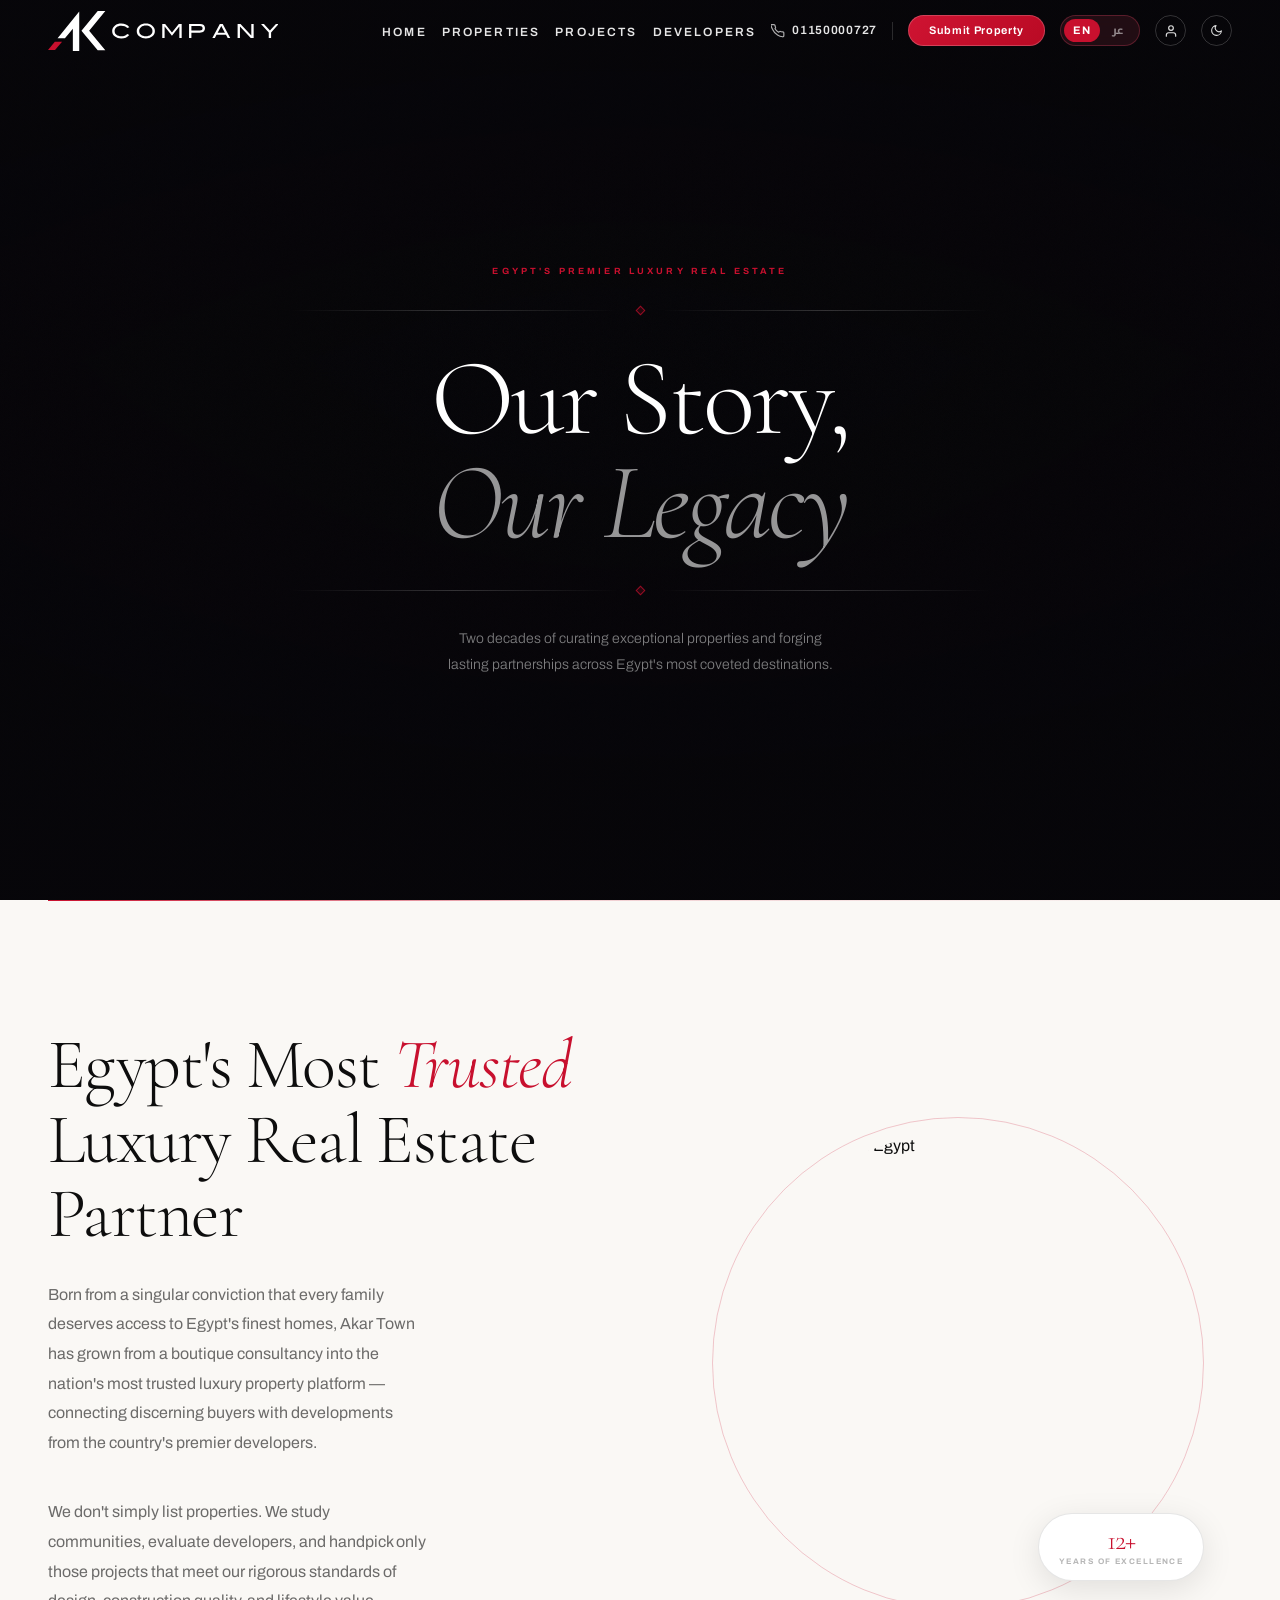
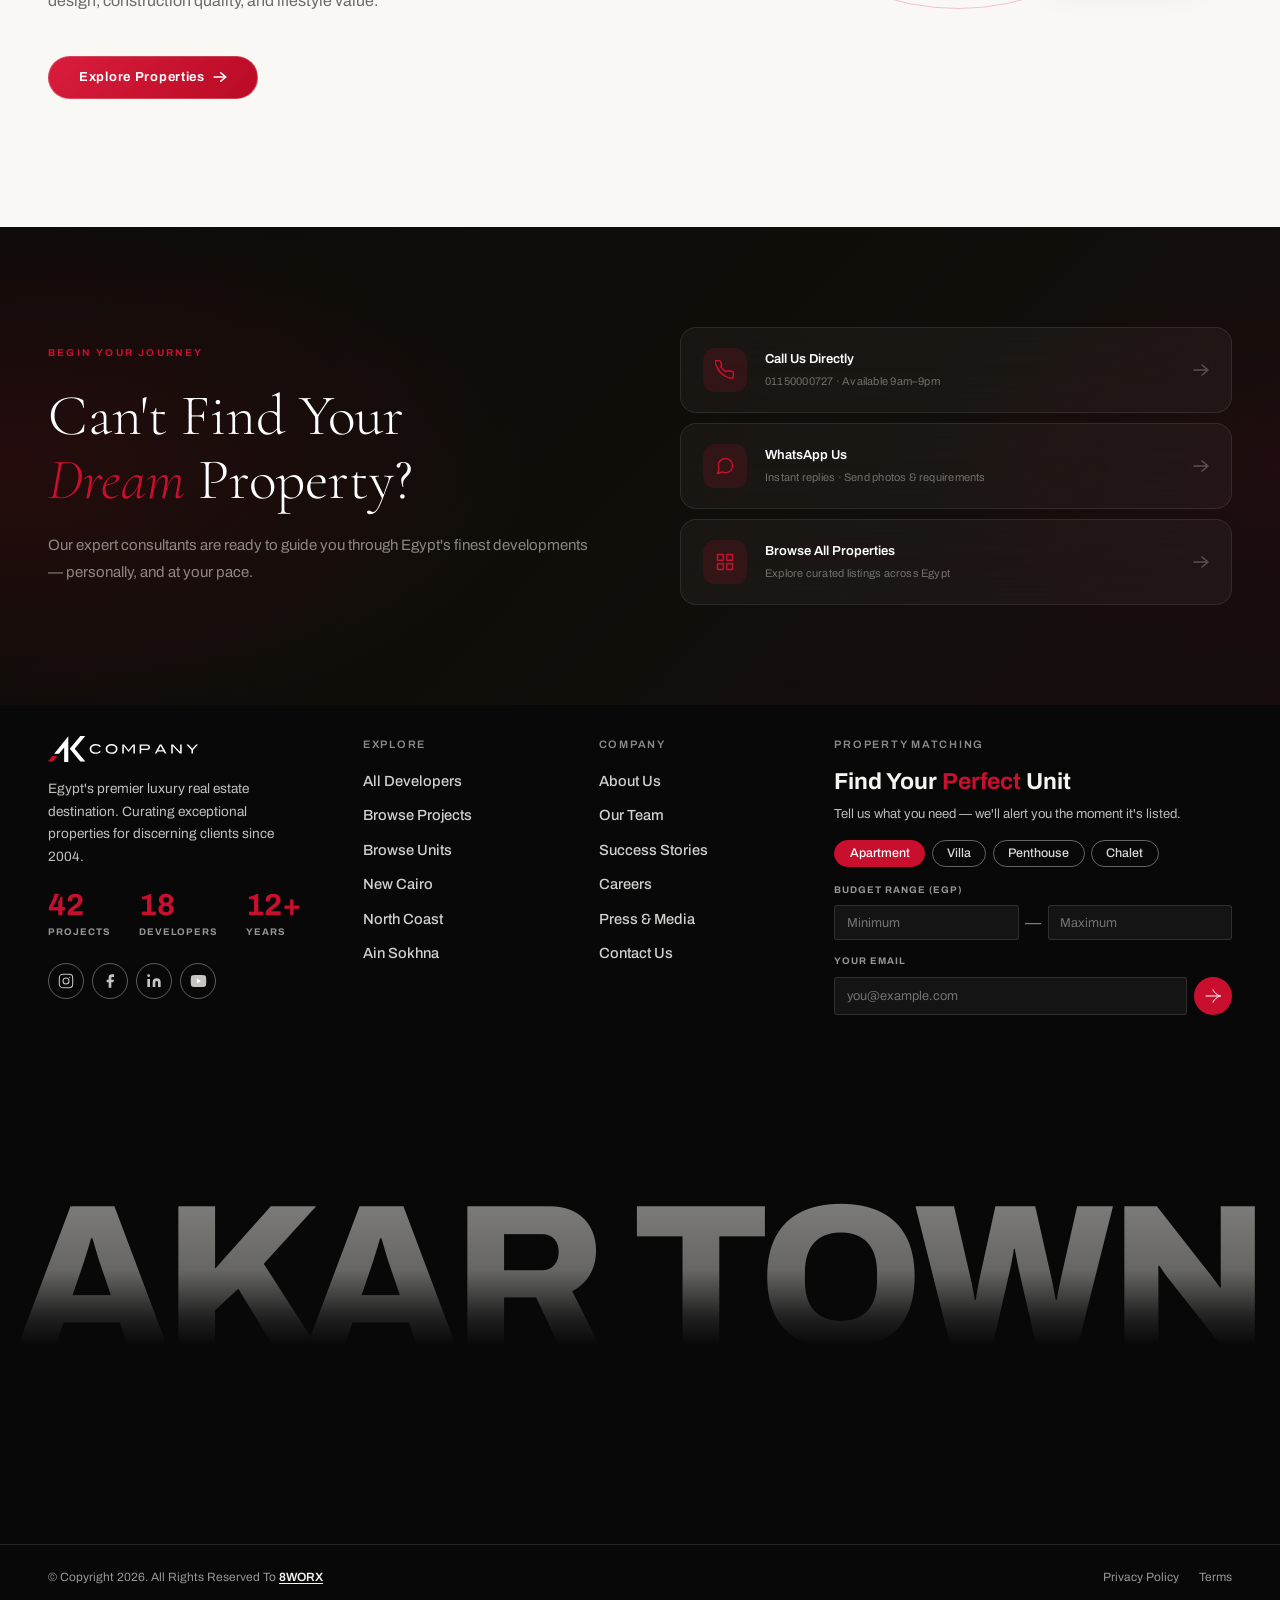
==== about.html @ c67cea9f "Add devloper listings and about page" ====
<!doctype html>
<html lang="en" data-theme="light">
  <head>
    <meta charset="UTF-8" />
    <meta name="viewport" content="width=device-width, initial-scale=1.0" />
    <title>About Us — Akar Town</title>
    <link rel="icon" type="image/svg+xml" href="favicon.svg" />
    <link rel="preconnect" href="https://fonts.googleapis.com" />
    <link rel="preconnect" href="https://fonts.gstatic.com" crossorigin />
    <link
      href="https://fonts.googleapis.com/css2?family=Archivo:ital,wght@0,300;0,400;0,500;0,600;0,700;1,300;1,400&family=Cormorant+Garamond:ital,wght@0,300;0,400;0,500;0,600;1,300;1,400&family=Noto+Kufi+Arabic:wght@300;400;500;600&display=swap"
      rel="stylesheet"
    />
    <link rel="stylesheet" href="theme.css" />
    <script src="theme.js"></script>
    <style>
      /* ─── TOKENS ─── */
      :root {
        --bg: #faf8f5;
        --ink: #0d0d0d;
        --ink-60: rgba(13, 13, 13, 0.6);
        --ink-30: rgba(13, 13, 13, 0.3);
        --ink-10: rgba(13, 13, 13, 0.1);
        --gold: #c8102e;
        --gold-lt: #c8102e;
        --gold-dk: #c8102e;
        --red: #cc2222;
        --white: #ffffff;
        --font-body: "Archivo", system-ui, sans-serif;
        --font-body-ltr: "Archivo", system-ui, sans-serif;
        --font-body-rtl: "Noto Kufi Arabic", system-ui, sans-serif;
        --font-display: "Cormorant Garamond", Georgia, serif;
        --nav-h: 62px;
        --ease-smooth: cubic-bezier(0.76, 0, 0.24, 1);
        --ease-out: cubic-bezier(0.16, 1, 0.3, 1);
      }

      /* ─── RESET ─── */
      *,
      *::before,
      *::after {
        margin: 0;
        padding: 0;
        box-sizing: border-box;
      }
      html {
        font-family: var(--font-body);
        font-size: 16px;
        -webkit-font-smoothing: antialiased;
        overflow-x: hidden;
      }
      body {
        background: var(--bg);
        color: var(--ink);
        min-height: 100vh;
        line-height: 1.6;
        overflow-x: hidden;
      }
      button {
        border: none;
        background: none;
        cursor: pointer;
        font-family: inherit;
      }
      a {
        text-decoration: none;
        color: inherit;
      }
      img,
      svg {
        display: block;
        max-width: 100%;
      }
      input,
      select,
      textarea {
        font-family: inherit;
        font-size: inherit;
      }
      ::selection {
        background: var(--gold);
        color: #fff;
      }
      [dir="rtl"],
      [lang="ar"],
      :lang(ar) {
        font-family: var(--font-body-rtl);
        direction: rtl;
        text-align: right;
        letter-spacing: 0;
        text-transform: none;
      }

      /* ─── NAVBAR ─── */
      .navbar {
        position: fixed;
        inset: 0 0 auto 0;
        z-index: 200;
        height: var(--nav-h);
        padding: 0 48px;
        display: flex;
        align-items: center;
        justify-content: space-between;
        background: transparent;
        border-bottom: 1px solid transparent;
        transition:
          background 0.5s var(--ease-out),
          border-color 0.5s ease,
          box-shadow 0.5s ease;
      }
      .navbar.is-scrolled {
        background: rgba(8, 8, 8, 0.88);
        backdrop-filter: blur(48px) saturate(180%);
        -webkit-backdrop-filter: blur(48px) saturate(180%);
        border-bottom: 1px solid rgba(255, 255, 255, 0.06);
      }
      .navbar__logo {
        display: flex;
        align-items: center;
        flex-shrink: 0;
      }
      .navbar__right {
        display: flex;
        align-items: center;
        gap: 15px;
      }
      .navbar__nav {
        display: flex;
        align-items: center;
        gap: 15px;
        list-style: none;
      }
      .navbar__nav a {
        font-family: var(--font-body-ltr);
        font-size: 12px;
        font-weight: 600;
        letter-spacing: 0.18em;
        text-transform: uppercase;
        color: rgba(255, 255, 255, 0.9);
        position: relative;
        transition: color 0.25s ease;
      }
      .navbar__nav a::after {
        content: "";
        position: absolute;
        bottom: -5px;
        left: 0;
        width: 0;
        height: 1px;
        background: var(--gold);
        transition: width 0.38s var(--ease-smooth);
      }
      .navbar__nav a:hover::after,
      .navbar__nav a.active::after {
        width: 100%;
      }
      .navbar__nav a.active {
        color: #fff;
      }
      .navbar__sep {
        width: 1px;
        height: 18px;
        background: rgba(255, 255, 255, 0.15);
        flex-shrink: 0;
      }
      .navbar__phone {
        display: inline-flex;
        align-items: center;
        gap: 7px;
        font-size: 12px;
        font-weight: 600;
        letter-spacing: 0.06em;
        color: rgba(255, 255, 255, 0.9);
        white-space: nowrap;
        flex-shrink: 0;
        transition: color 0.25s ease;
      }
      .navbar__phone:hover {
        color: #fff;
      }
      .navbar__phone svg {
        flex-shrink: 0;
        opacity: 0.75;
      }
      .btn-slide {
        display: inline-flex;
        align-items: center;
        gap: 8px;
        font-family: var(--font-body-ltr);
        font-size: 13px;
        font-weight: 650;
        letter-spacing: 0.055em;
        padding: 14px 30px;
        line-height: 1;
        border-radius: 100px;
        white-space: nowrap;
        cursor: pointer;
        border: none;
        transition: all 0.3s var(--ease-out);
        text-decoration: none;
      }
      .btn-slide:hover {
        transform: translateY(-2px);
      }
      .btn-slide--fill {
        background: linear-gradient(
          135deg,
          rgba(215, 20, 52, 0.96) 0%,
          rgba(185, 10, 36, 1) 100%
        );
        backdrop-filter: blur(20px);
        border: 1px solid rgba(255, 255, 255, 0.2);
        color: #fff;
      }
      .btn-slide--fill:hover {
        background: linear-gradient(
          135deg,
          rgba(225, 25, 58, 0.98) 0%,
          rgba(200, 16, 46, 1) 100%
        );
      }
      .navbar__actions {
        display: flex;
        align-items: center;
      }
      .navbar__actions .btn-slide {
        font-size: 11px;
        padding: 9px 20px;
        letter-spacing: 0.06em;
      }
      .navbar__login {
        display: flex;
        align-items: center;
        justify-content: center;
        width: 31px;
        height: 31px;
        border-radius: 50%;
        border: 1px solid rgba(255, 255, 255, 0.18);
        background: transparent;
        color: rgba(255, 255, 255, 0.88);
        cursor: pointer;
        flex-shrink: 0;
        transition:
          background 0.25s,
          border-color 0.25s;
      }
      .navbar__login:hover {
        background: rgba(255, 255, 255, 0.1);
        border-color: rgba(255, 255, 255, 0.38);
      }
      .navbar__user {
        display: none;
        align-items: center;
        gap: 8px;
      }

      /* ─── LANG TOGGLE ─── */
      .lang-toggle {
        position: relative;
        display: flex;
        align-items: center;
        width: 80px;
        height: 31px;
        border-radius: 100px;
        background: rgba(160, 50, 72, 0.18);
        border: 1px solid rgba(160, 50, 72, 0.45);
        backdrop-filter: blur(10px);
        padding: 3px;
        cursor: pointer;
        flex-shrink: 0;
        transition:
          box-shadow 0.3s,
          border-color 0.3s;
      }
      .lang-toggle:hover {
        border-color: rgba(160, 50, 72, 0.7);
      }
      .lang-toggle__en,
      .lang-toggle__ar {
        flex: 1;
        text-align: center;
        font-size: 11px;
        font-weight: 700;
        letter-spacing: 0.05em;
        position: relative;
        z-index: 1;
        transition: color 0.3s;
        user-select: none;
        line-height: 1;
      }
      .lang-toggle__en {
        font-family: "Archivo", sans-serif;
        color: #fff;
      }
      .lang-toggle__ar {
        font-family: "Noto Kufi Arabic", sans-serif;
        color: rgba(255, 255, 255, 0.5);
      }
      html[lang="ar"] .lang-toggle__en {
        color: rgba(255, 255, 255, 0.5);
      }
      html[lang="ar"] .lang-toggle__ar {
        color: #fff;
      }
      .lang-toggle__knob {
        position: absolute;
        top: 3px;
        left: 3px;
        width: calc(50% - 3px);
        height: calc(100% - 6px);
        background: var(--gold);
        border-radius: 100px;
        transition: transform 0.35s cubic-bezier(0.34, 1.56, 0.64, 1);
        z-index: 0;
      }
      html[lang="ar"] .lang-toggle__knob {
        transform: translateX(100%);
      }

      /* ─── THEME TOGGLE ─── */
      .theme-toggle {
        position: relative;
        display: inline-flex;
        align-items: center;
        justify-content: center;
        width: 31px;
        height: 31px;
        border: 1px solid rgba(255, 255, 255, 0.18);
        border-radius: 50%;
        background: transparent;
        color: rgba(255, 255, 255, 0.88);
        cursor: pointer;
        flex-shrink: 0;
        transition:
          background 0.25s,
          border-color 0.25s;
      }
      .theme-toggle:hover {
        background: rgba(255, 255, 255, 0.1);
        border-color: rgba(255, 255, 255, 0.38);
      }
      .theme-toggle__sun,
      .theme-toggle__moon {
        position: absolute;
        display: flex;
        align-items: center;
        justify-content: center;
        transition:
          opacity 0.3s,
          transform 0.4s cubic-bezier(0.34, 1.56, 0.64, 1);
      }
      .theme-toggle__sun {
        opacity: 0;
        transform: rotate(90deg) scale(0.6);
      }
      .theme-toggle__moon {
        opacity: 1;
        transform: rotate(0deg) scale(1);
      }
      html[data-theme="dark"] .theme-toggle__sun {
        opacity: 1;
        transform: rotate(0deg) scale(1);
      }
      html[data-theme="dark"] .theme-toggle__moon {
        opacity: 0;
        transform: rotate(-90deg) scale(0.6);
      }
      html[data-theme="dark"] .theme-toggle {
        border-color: rgba(201, 168, 76, 0.32);
        color: rgba(237, 232, 223, 0.88);
      }
      html[data-theme="dark"] .theme-toggle:hover {
        background: rgba(201, 168, 76, 0.1);
        border-color: rgba(201, 168, 76, 0.55);
      }

      /* ─── HAMBURGER ─── */
      .nav-hamburger {
        display: none;
        flex-direction: column;
        justify-content: center;
        gap: 5px;
        width: 36px;
        height: 36px;
        padding: 6px;
        cursor: pointer;
        border: none;
        background: none;
        flex-shrink: 0;
      }
      .nav-hamburger__bar {
        display: block;
        width: 22px;
        height: 1.5px;
        background: #fff;
        border-radius: 2px;
        transition:
          transform 0.3s,
          opacity 0.3s;
        pointer-events: none;
      }
      .nav-hamburger.is-open .nav-hamburger__bar:nth-child(1) {
        transform: translateY(6.5px) rotate(45deg);
      }
      .nav-hamburger.is-open .nav-hamburger__bar:nth-child(2) {
        opacity: 0;
      }
      .nav-hamburger.is-open .nav-hamburger__bar:nth-child(3) {
        transform: translateY(-6.5px) rotate(-45deg);
      }

      /* ─── MOBILE NAV ─── */
      .mobile-nav {
        position: fixed;
        inset: var(--nav-h) 0 0 0;
        z-index: 190;
        background: rgba(8, 8, 8, 0.97);
        backdrop-filter: blur(24px);
        padding: 28px 24px 40px;
        display: flex;
        flex-direction: column;
        transform: translateX(100%);
        transition: transform 0.38s var(--ease-smooth);
        overflow-y: auto;
      }
      .mobile-nav.is-open {
        transform: none;
      }
      .mobile-nav__list {
        list-style: none;
        display: flex;
        flex-direction: column;
        gap: 4px;
      }
      .mobile-nav__list li a {
        display: block;
        padding: 12px 4px;
        font-size: 15px;
        font-weight: 600;
        letter-spacing: 0.1em;
        text-transform: uppercase;
        color: rgba(255, 255, 255, 0.75);
        border-bottom: 1px solid rgba(255, 255, 255, 0.06);
        transition: color 0.2s;
      }
      .mobile-nav__list li a:hover,
      .mobile-nav__list li a.active {
        color: #fff;
      }
      .mobile-nav__cta {
        margin-top: auto;
        padding-top: 24px;
      }
      .mobile-nav__cta button {
        width: 100%;
        padding: 15px 24px;
        border-radius: 100px;
        background: var(--gold);
        color: #fff;
        font-size: 13px;
        font-weight: 600;
        letter-spacing: 0.1em;
        text-transform: uppercase;
        border: none;
        cursor: pointer;
        font-family: inherit;
        transition: opacity 0.2s;
      }
      .mobile-nav__cta button:hover {
        opacity: 0.85;
      }
      .mobile-nav__phone {
        display: inline-flex;
        align-items: center;
        gap: 8px;
        margin-top: 16px;
        font-size: 13px;
        font-weight: 600;
        letter-spacing: 0.06em;
        color: rgba(255, 255, 255, 0.75);
        transition: color 0.2s;
      }
      .mobile-nav__phone:hover {
        color: #fff;
      }
      .mobile-nav__phone svg {
        opacity: 0.7;
      }

      /* ─── TOOLTIP ─── */
      [data-tooltip] {
        position: relative;
      }
      [data-tooltip]::after {
        content: attr(data-tooltip);
        position: absolute;
        top: calc(100% + 8px);
        left: 50%;
        transform: translateX(-50%) translateY(-4px);
        background: rgba(13, 13, 13, 0.88);
        color: #fff;
        font-size: 11px;
        font-weight: 500;
        white-space: nowrap;
        padding: 4px 9px;
        border-radius: 6px;
        pointer-events: none;
        opacity: 0;
        transition:
          opacity 0.18s,
          transform 0.18s;
        letter-spacing: 0.02em;
      }
      [data-tooltip]:hover::after {
        opacity: 1;
        transform: translateX(-50%) translateY(0);
      }

      /* ─── SCROLL REVEAL ─── */
      [data-reveal] {
        opacity: 0;
        transform: translateY(32px);
        transition:
          opacity 0.9s var(--ease-out),
          transform 0.9s var(--ease-out);
      }
      [data-reveal].in-view {
        opacity: 1;
        transform: translateY(0);
      }
      [data-reveal][data-delay="1"] {
        transition-delay: 0.12s;
      }
      [data-reveal][data-delay="2"] {
        transition-delay: 0.24s;
      }
      [data-reveal][data-delay="3"] {
        transition-delay: 0.36s;
      }
      [data-reveal][data-delay="4"] {
        transition-delay: 0.48s;
      }

      /* ══════════════════════════════════
         ABOUT HERO
      ══════════════════════════════════ */
      .about-hero {
        position: relative;
        height: 100vh;
        min-height: 680px;
        overflow: hidden;
        display: flex;
        flex-direction: column;
        background: #07060a;
      }
      .about-hero__bg {
        position: absolute;
        inset: 0;
        background: #07060a
          url("https://images.unsplash.com/photo-1600607687939-ce8a6c349db?w=1920&auto=format&fit=crop&q=90")
          center / cover no-repeat;
        will-change: transform;
        transition: transform 0.05s linear;
        filter: grayscale(0.2) brightness(0.55);
      }
      .about-hero__grain {
        position: absolute;
        inset: 0;
        z-index: 1;
        opacity: 0.04;
        pointer-events: none;
        background-image: url("data:image/svg+xml,%3Csvg viewBox='0 0 256 256' xmlns='http://www.w3.org/2000/svg'%3E%3Cfilter id='n'%3E%3CfeTurbulence type='fractalNoise' baseFrequency='0.9' numOctaves='4' stitchTiles='stitch'/%3E%3C/filter%3E%3Crect width='100%25' height='100%25' filter='url(%23n)'/%3E%3C/svg%3E");
        background-size: 200px;
      }
      .about-hero__overlay {
        position: absolute;
        inset: 0;
        z-index: 2;
        pointer-events: none;
        background:
          radial-gradient(
            ellipse 75% 75% at 50% 45%,
            rgba(7, 6, 10, 0.35) 0%,
            rgba(7, 6, 10, 0.72) 100%
          ),
          linear-gradient(
            to bottom,
            rgba(7, 6, 10, 0.65) 0%,
            rgba(7, 6, 10, 0.22) 40%,
            rgba(7, 6, 10, 0.68) 100%
          );
      }
      /* Corner labels */
      .about-hero__corner {
        position: absolute;
        z-index: 5;
        font-size: 9px;
        font-weight: 700;
        letter-spacing: 0.26em;
        text-transform: uppercase;
        color: rgba(255, 255, 255, 0.38);
        line-height: 1;
      }
      .about-hero__corner a {
        color: inherit;
        transition: color 0.2s;
        text-decoration: none;
      }
      .about-hero__corner a:hover {
        color: var(--gold);
      }
      .about-hero__corner--tl {
        top: 52px;
        left: 52px;
      }
      .about-hero__corner--tr {
        top: 52px;
        right: 52px;
      }
      .about-hero__corner--bl {
        bottom: 100px;
        left: 52px;
        display: flex;
        align-items: center;
        gap: 10px;
      }
      .about-hero__corner--br {
        display: none;
      }
      /* Center editorial block */
      .about-hero__center {
        position: relative;
        z-index: 5;
        flex: 1;
        display: flex;
        flex-direction: column;
        align-items: center;
        justify-content: center;
        text-align: center;
        padding: var(--nav-h) 48px 20px;
        gap: 0;
      }
      .about-hero__eyebrow {
        font-size: 9px;
        font-weight: 700;
        letter-spacing: 0.35em;
        text-transform: uppercase;
        color: var(--gold);
        margin-bottom: 28px;
      }
      /* Decorative rule with diamond ornament */
      .about-hero__rule {
        display: flex;
        align-items: center;
        gap: 18px;
        width: 100%;
        max-width: 700px;
        margin-bottom: 32px;
      }
      .about-hero__rule::before,
      .about-hero__rule::after {
        content: "";
        flex: 1;
        height: 1px;
        background: linear-gradient(
          to right,
          transparent,
          rgba(255, 255, 255, 0.18),
          transparent
        );
      }
      .about-hero__diamond {
        width: 7px;
        height: 7px;
        border: 1px solid rgba(200, 16, 46, 0.7);
        transform: rotate(45deg);
        flex-shrink: 0;
        background: rgba(200, 16, 46, 0.15);
      }
      .about-hero__title {
        font-family: var(--font-display);
        font-size: clamp(62px, 8.5vw, 128px);
        font-weight: 300;
        letter-spacing: -0.028em;
        line-height: 0.96;
        color: #fff;
        margin-bottom: 32px;
      }
      .about-hero__title em {
        display: block;
        font-style: italic;
        color: rgba(255, 255, 255, 0.58);
      }
      .about-hero__sub {
        font-size: clamp(14px, 1.1vw, 16px);
        font-weight: 300;
        line-height: 1.85;
        color: rgba(255, 255, 255, 0.48);
        max-width: 50ch;
      }

      /* ══════════════════════════════════
         ABOUT BRIEF
      ══════════════════════════════════ */
      .about-brief {
        background: var(--bg);
        position: relative;
        padding: clamp(80px,10vw,130px) 0 clamp(80px,10vw,130px);
        overflow: hidden;
      }
      .about-brief::before {
        content: ''; position: absolute;
        top: 0; left: 48px; right: 48px; height: 1px;
        background: linear-gradient(to right, var(--gold) 0%, rgba(200,16,46,0.18) 45%, transparent 100%);
      }
      .about-brief__inner {
        max-width: 1320px; margin: 0 auto; padding: 0 48px;
        display: grid; grid-template-columns: 1fr 1fr;
        gap: clamp(48px,7vw,100px); align-items: center;
      }
      .about-brief__left { position: relative; }
      .about-brief__ghost {
        position: absolute; top: -24px; left: -12px; z-index: 0;
        font-family: var(--font-display);
        font-size: clamp(110px,14vw,210px);
        font-weight: 700; letter-spacing: -0.06em; line-height: 1;
        color: transparent; -webkit-text-stroke: 1px var(--ink-10);
        pointer-events: none; user-select: none;
      }
      .about-brief__heading {
        font-family: var(--font-display);
        font-size: clamp(44px,5.5vw,80px);
        font-weight: 300; letter-spacing: -0.022em; line-height: 1.06;
        color: var(--ink); margin-bottom: 28px; position: relative; z-index: 1;
      }
      .about-brief__heading em { font-style: italic; color: var(--gold); }
      .about-brief__body {
        font-size: 16px; line-height: 1.85; color: var(--ink-60);
        max-width: 42ch; margin-bottom: 40px; position: relative; z-index: 1;
      }
      .about-brief__cta {
        display: inline-flex; align-items: center; gap: 16px;
        font-size: 10px; font-weight: 700; letter-spacing: 0.22em; text-transform: uppercase;
        color: var(--ink); text-decoration: none;
        position: relative; z-index: 1; transition: color 0.25s;
      }
      .about-brief__cta-line {
        display: block; width: 40px; height: 1px; background: currentColor;
        transition: width 0.38s var(--ease-out);
      }
      .about-brief__cta:hover { color: var(--gold); }
      .about-brief__cta:hover .about-brief__cta-line { width: 64px; }
      /* CTA pill button */
      .about-brief__cta-btn {
        display: inline-flex; align-items: center; gap: 10px;
        padding: 14px 32px; border-radius: 100px;
        background: var(--ink); color: #fff;
        font-size: 11px; font-weight: 700; letter-spacing: 0.1em; text-transform: uppercase;
        text-decoration: none;
        transition: background 0.3s, transform 0.3s var(--ease-out), box-shadow 0.3s;
      }
      .about-brief__cta-btn:hover {
        background: var(--gold); transform: translateY(-2px);
        box-shadow: 0 10px 32px rgba(200,16,46,0.3);
      }
      /* Right: circular image */
      .about-brief__right {
        display: flex; align-items: center; justify-content: center;
        position: relative;
      }
      .about-brief__circle-wrap { position: relative; }
      /* Decorative outer ring */
      .about-brief__circle-ring {
        position: absolute;
        inset: -16px; border-radius: 50%;
        border: 1px solid rgba(200,16,46,0.22);
        pointer-events: none;
        animation: ringPulse 4s ease-in-out infinite;
      }
      @keyframes ringPulse {
        0%, 100% { opacity: 0.5; transform: scale(1); }
        50% { opacity: 1; transform: scale(1.015); }
      }
      .about-brief__img-mask {
        width: clamp(300px, 36vw, 460px);
        height: clamp(300px, 36vw, 460px);
        border-radius: 50%; overflow: hidden;
        position: relative; flex-shrink: 0;
      }
      .about-brief__img {
        width: 100%; height: 100%;
        object-fit: cover; display: block;
        transition: transform 0.9s var(--ease-out);
      }
      .about-brief__img-mask:hover .about-brief__img { transform: scale(1.06); }
      /* Floating badge */
      .about-brief__badge {
        position: absolute; bottom: 12px; right: -16px;
        background: #fff; border: 1px solid var(--ink-10);
        border-radius: 100px; padding: 12px 20px;
        display: flex; flex-direction: column; align-items: center; gap: 2px;
        box-shadow: 0 8px 32px rgba(13,13,13,0.1);
        white-space: nowrap;
      }
      .about-brief__badge-num {
        font-family: var(--font-display);
        font-size: 28px; font-weight: 300; line-height: 1;
        letter-spacing: -0.025em; color: var(--gold);
      }
      .about-brief__badge-lbl {
        font-size: 8px; font-weight: 700;
        letter-spacing: 0.18em; text-transform: uppercase; color: var(--ink-30);
      }

      /* ══════════════════════════════════
         CTA BANNER
      ══════════════════════════════════ */
      .cta-banner {
        position: relative;
        overflow: hidden;
        padding: 100px 48px;
        background: linear-gradient(
          135deg,
          #0d0b08 0%,
          #110e0a 60%,
          #160c0d 100%
        );
      }
      .cta-banner::before {
        content: "";
        position: absolute;
        inset: 0;
        pointer-events: none;
        background: radial-gradient(
          ellipse 60% 80% at 0% 50%,
          rgba(200, 16, 46, 0.12) 0%,
          transparent 70%
        );
      }
      .cta-banner::after {
        content: "";
        position: absolute;
        inset: 0;
        z-index: 0;
        pointer-events: none;
        background: radial-gradient(
          ellipse 40% 60% at 100% 50%,
          rgba(200, 16, 46, 0.06) 0%,
          transparent 70%
        );
      }
      .cta-banner__inner {
        position: relative;
        z-index: 1;
        max-width: 1320px;
        margin: 0 auto;
        display: grid;
        grid-template-columns: 1fr 1fr;
        gap: 80px;
        align-items: center;
      }
      .cta-banner__eyebrow {
        display: flex;
        align-items: center;
        gap: 12px;
        font-size: 10px;
        font-weight: 700;
        letter-spacing: 0.22em;
        text-transform: uppercase;
        color: var(--gold);
        margin-bottom: 24px;
      }
      .cta-banner__title {
        font-family: var(--font-display);
        font-size: clamp(2.2rem, 4.5vw, 3.8rem);
        font-weight: 300;
        color: #fff;
        line-height: 1.1;
        margin-bottom: 20px;
      }
      .cta-banner__title em {
        font-style: italic;
        color: var(--gold);
      }
      .cta-banner__desc {
        font-size: 15px;
        color: rgba(255, 255, 255, 0.5);
        line-height: 1.8;
      }
      .cta-banner__cards {
        display: flex;
        flex-direction: column;
        gap: 10px;
      }
      .cta-banner__card {
        display: flex;
        align-items: center;
        gap: 18px;
        padding: 20px 22px;
        border-radius: 16px;
        background: rgba(255, 255, 255, 0.04);
        backdrop-filter: blur(24px);
        border: 1px solid rgba(255, 255, 255, 0.09);
        text-decoration: none;
        transition:
          background 0.28s var(--ease-out),
          border-color 0.28s,
          transform 0.28s var(--ease-out);
      }
      .cta-banner__card:hover {
        background: rgba(200, 16, 46, 0.1);
        border-color: rgba(200, 16, 46, 0.32);
        transform: translateX(5px);
      }
      .cta-banner__card-icon {
        width: 44px;
        height: 44px;
        border-radius: 12px;
        flex-shrink: 0;
        display: grid;
        place-items: center;
        background: rgba(200, 16, 46, 0.14);
        color: var(--gold);
        transition: background 0.28s;
      }
      .cta-banner__card:hover .cta-banner__card-icon {
        background: rgba(200, 16, 46, 0.24);
      }
      .cta-banner__card-body {
        flex: 1;
        min-width: 0;
      }
      .cta-banner__card-label {
        font-size: 13px;
        font-weight: 600;
        color: #fff;
        margin-bottom: 3px;
      }
      .cta-banner__card-sub {
        font-size: 11px;
        color: rgba(255, 255, 255, 0.38);
        letter-spacing: 0.02em;
      }
      .cta-banner__card-arrow {
        color: rgba(255, 255, 255, 0.25);
        flex-shrink: 0;
        transition:
          color 0.22s,
          transform 0.22s var(--ease-out);
      }
      .cta-banner__card:hover .cta-banner__card-arrow {
        color: var(--gold);
        transform: translateX(3px);
      }

      /* ══════════════════════════════════
         FOOTER
      ══════════════════════════════════ */
      .site-footer {
        background: #080808;
        color: #fff;
        position: relative;
        overflow: hidden;
        min-height: 100dvh;
      }
      .footer__bg {
        position: absolute;
        inset: 0;
        background-size: cover;
        background-position: center;
        filter: grayscale(0.35) brightness(0.42) contrast(1.1);
      }
      .footer__scrim {
        position: absolute;
        inset: 0;
        background: linear-gradient(0deg, #080808 12%, rgba(8, 8, 8, 0.05) 72%);
        pointer-events: none;
      }
      .site-footer__inner {
        position: relative;
        z-index: 1;
        padding: clamp(1.5rem, 3.5vh, 2.5rem) 0 clamp(1rem, 2vh, 1.5rem);
        min-height: 100dvh;
        display: flex;
        flex-direction: column;
        justify-content: space-between;
      }
      .footer__grid,
      .footer__bottom {
        max-width: 1320px;
        width: 100%;
        margin-left: auto;
        margin-right: auto;
        padding-left: 48px;
        padding-right: 48px;
        box-sizing: border-box;
      }
      .footer__grid {
        display: grid;
        grid-template-columns: 1.4fr 1fr 1fr 1.6fr;
        gap: clamp(1.5rem, 3vw, 2.5rem);
      }
      .footer__label {
        display: block;
        font-size: 0.68rem;
        font-weight: 600;
        letter-spacing: 0.16em;
        text-transform: uppercase;
        color: rgba(246, 245, 242, 0.55);
        margin-bottom: 0.9rem;
      }
      .footer__brand-logo {
        display: block;
        margin-bottom: 1rem;
        text-decoration: none;
      }
      .footer__brand-logo svg {
        height: 26px;
        width: auto;
        display: block;
      }
      .footer__tagline {
        font-size: 0.85rem;
        line-height: 1.65;
        color: rgba(246, 245, 242, 0.78);
        max-width: 30ch;
        margin: 0 0 1.4rem;
      }
      .footer__stats {
        display: flex;
        gap: clamp(1rem, 2.5vw, 1.75rem);
        margin-bottom: 1.4rem;
      }
      .footer__stat-value {
        display: block;
        font-size: clamp(1.4rem, 2.5vw, 1.9rem);
        font-weight: 700;
        color: #c8102e;
        line-height: 1;
        margin-bottom: 0.28rem;
      }
      .footer__stat-label {
        display: block;
        font-size: 0.6rem;
        font-weight: 700;
        letter-spacing: 0.1em;
        text-transform: uppercase;
        color: rgba(246, 245, 242, 0.6);
      }
      .footer__socials {
        display: flex;
        gap: 0.5rem;
      }
      .footer__social-btn {
        display: flex;
        align-items: center;
        justify-content: center;
        width: 36px;
        height: 36px;
        border-radius: 50%;
        border: 1px solid rgba(246, 245, 242, 0.35);
        color: rgba(246, 245, 242, 0.8);
        text-decoration: none;
        transition:
          border-color 0.3s,
          color 0.3s;
      }
      .footer__social-btn:hover,
      .footer__social-btn:focus-visible {
        border-color: #f6f5f2;
        color: #f6f5f2;
      }
      .footer__links {
        list-style: none;
        margin: 0;
        padding: 0;
        display: flex;
        flex-direction: column;
        gap: 0.55rem;
      }
      .footer__links a {
        font-size: 0.92rem;
        font-weight: 500;
        color: rgba(246, 245, 242, 0.85);
        text-decoration: none;
        transition: color 0.3s ease;
      }
      .footer__links a:hover,
      .footer__links a:focus-visible {
        color: #f6f5f2;
      }
      .footer__match-title {
        font-size: clamp(1.1rem, 1.8vw, 1.5rem);
        font-weight: 700;
        line-height: 1.2;
        color: #f6f5f2;
        margin: 0 0 0.5rem;
      }
      .footer__match-title em {
        font-style: normal;
        color: #c8102e;
      }
      .footer__match-desc {
        font-size: 0.82rem;
        line-height: 1.55;
        color: rgba(246, 245, 242, 0.75);
        margin: 0 0 1rem;
      }
      .footer__type-pills {
        display: flex;
        flex-wrap: wrap;
        gap: 0.4rem;
        margin-bottom: 1rem;
      }
      .footer__type-pill {
        padding: 0.38rem 0.9rem;
        border-radius: 99px;
        border: 1px solid rgba(246, 245, 242, 0.38);
        font-size: 0.78rem;
        font-weight: 500;
        color: rgba(246, 245, 242, 0.88);
        background: transparent;
        cursor: pointer;
        transition:
          background 0.2s,
          border-color 0.2s,
          color 0.2s;
        font-family: inherit;
        line-height: 1;
      }
      .footer__type-pill.is-active,
      .footer__type-pill:hover {
        background: #c8102e;
        border-color: #c8102e;
        color: #fff;
      }
      .footer__field-label {
        display: block;
        font-size: 0.6rem;
        font-weight: 700;
        letter-spacing: 0.1em;
        text-transform: uppercase;
        color: rgba(246, 245, 242, 0.6);
        margin-bottom: 0.45rem;
      }
      .footer__budget-row {
        display: flex;
        align-items: center;
        gap: 0.4rem;
        margin-bottom: 0.85rem;
      }
      .footer__budget-input {
        flex: 1;
        min-width: 0;
        padding: 0.6rem 0.7rem;
        border-radius: 3px;
        border: 1px solid rgba(246, 245, 242, 0.12);
        background: rgba(246, 245, 242, 0.05);
        color: #f6f5f2;
        font-size: 0.8rem;
        font-family: inherit;
      }
      .footer__budget-input::placeholder {
        color: rgba(246, 245, 242, 0.42);
      }
      .footer__budget-sep {
        color: rgba(246, 245, 242, 0.55);
        font-size: 1rem;
        flex-shrink: 0;
      }
      .footer__email-row {
        display: flex;
        gap: 0.45rem;
        align-items: stretch;
      }
      .footer__email-input {
        flex: 1;
        min-width: 0;
        padding: 0.6rem 0.7rem;
        border-radius: 3px;
        border: 1px solid rgba(246, 245, 242, 0.12);
        background: rgba(246, 245, 242, 0.05);
        color: #f6f5f2;
        font-size: 0.8rem;
        font-family: inherit;
      }
      .footer__email-input::placeholder {
        color: rgba(246, 245, 242, 0.42);
      }
      .footer__email-input:focus-visible,
      .footer__budget-input:focus-visible {
        outline: 1px solid rgba(246, 245, 242, 0.5);
        outline-offset: 2px;
      }
      .footer__match-submit {
        flex-shrink: 0;
        width: 38px;
        height: 38px;
        border-radius: 50%;
        background: #c8102e;
        color: #fff;
        border: none;
        cursor: pointer;
        display: flex;
        align-items: center;
        justify-content: center;
        transition: background 0.25s;
      }
      .footer__match-submit:hover {
        background: #a60d24;
      }
      .footer__mark {
        position: relative;
        display: flex;
        justify-content: center;
        align-items: center;
        width: 100%;
        margin: clamp(1.5rem, 4vh, 3rem) 0;
        overflow: hidden;
        pointer-events: none;
      }
      .footer__mark-text {
        display: inline-block;
        font-weight: 800;
        letter-spacing: -0.03em;
        line-height: 0.86;
        white-space: nowrap;
        font-size: clamp(4.5rem, 16vw, 13rem);
        color: transparent;
        background-image: linear-gradient(
          180deg,
          rgba(246, 245, 242, 0.5) 0%,
          rgba(246, 245, 242, 0.4) 45%,
          rgba(246, 245, 242, 0.1) 72%,
          rgba(246, 245, 242, 0) 88%
        );
        -webkit-background-clip: text;
        background-clip: text;
        -webkit-text-fill-color: transparent;
        user-select: none;
      }
      .footer__bottom {
        display: flex;
        flex-wrap: wrap;
        align-items: center;
        justify-content: space-between;
        gap: 0.75rem;
        padding-top: clamp(1rem, 2.5vh, 1.5rem);
        border-top: 1px solid rgba(246, 245, 242, 0.12);
        font-size: 0.75rem;
        color: rgba(246, 245, 242, 0.6);
      }
      .footer__credit-link {
        color: #f6f5f2;
        font-weight: 600;
        background-image: linear-gradient(currentColor, currentColor);
        background-repeat: no-repeat;
        background-position: 0 100%;
        background-size: 100% 1px;
        transition: background-size 0.35s ease;
        text-decoration: none;
      }
      .footer__credit-link:hover {
        background-size: 0 1px;
        background-position: 100% 100%;
      }
      .footer__legal {
        display: flex;
        gap: 1.25rem;
      }
      .footer__legal a {
        color: rgba(246, 245, 242, 0.6);
        text-decoration: none;
        transition: color 0.3s ease;
      }
      .footer__legal a:hover,
      .footer__legal a:focus-visible {
        color: #f6f5f2;
      }

      /* ══════════════════════════════════
         DARK MODE
      ══════════════════════════════════ */
      html[data-theme="dark"] .about-brief { background: #100f0d; }
      html[data-theme="dark"] .about-brief__heading { color: #f6f5f2; }
      html[data-theme="dark"] .about-brief__body { color: rgba(246,245,242,0.6); }
      html[data-theme="dark"] .about-brief__cta-btn { background: #f6f5f2; color: #0d0d0d; }
      html[data-theme="dark"] .about-brief__badge { background: #1a1916; border-color: rgba(246,245,242,0.1); }
      html[data-theme="dark"] .about-brief__badge-lbl { color: rgba(246,245,242,0.4); }

      /* ══════════════════════════════════
         RTL
      ══════════════════════════════════ */
      [dir="rtl"] .navbar__right {
        flex-direction: row-reverse;
      }
      [dir="rtl"] .navbar__nav {
        flex-direction: row-reverse;
      }
      [dir="rtl"] .about-hero__corner--tl {
        left: auto;
        right: 52px;
      }
      [dir="rtl"] .about-hero__corner--tr {
        right: auto;
        left: 52px;
      }
      [dir="rtl"] .about-brief__ghost { left: auto; right: -12px; }
      [dir="rtl"] .about-brief__img-frame::after { left: -20px; right: 20px; }
      [dir="rtl"] .about-brief__right { padding-right: 0; padding-left: 24px; }
      [dir="rtl"] .cta-banner__card:hover {
        transform: translateX(-5px);
      }
      [dir="rtl"] .footer__grid {
        direction: rtl;
      }
      [dir="rtl"] .footer__label {
        letter-spacing: 0.04em;
      }

      /* ══════════════════════════════════
         RESPONSIVE
      ══════════════════════════════════ */
      @media (max-width: 1100px) {
        .navbar {
          padding: 0 24px;
        }
        .navbar__nav {
          gap: 10px;
        }
        .about-hero__center {
          padding-left: 24px;
          padding-right: 24px;
        }
        .about-hero__corner--tl,
        .about-hero__corner--tr {
          display: none;
        }
        .about-brief__inner { padding: 0 24px; gap: 40px; }
        .about-brief__stat { padding: 28px 24px; }
        .cta-banner {
          padding: 80px 24px;
        }
        .footer__grid,
        .footer__bottom {
          padding-left: 24px;
          padding-right: 24px;
        }
      }
      @media (max-width: 860px) {
        .about-brief__inner { grid-template-columns: 1fr; }
        .about-brief__img-mask {
          width: clamp(260px, 72vw, 380px);
          height: clamp(260px, 72vw, 380px);
        }
        .about-brief__badge { bottom: 8px; right: 0; }
        .cta-banner__inner {
          grid-template-columns: 1fr;
          gap: 48px;
        }
        .footer__grid {
          grid-template-columns: repeat(2, 1fr);
        }
        .footer__col--match {
          grid-column: 1 / -1;
        }
      }
      @media (max-width: 768px) {
        .navbar {
          padding: 0 20px;
        }
        .navbar__nav,
        .navbar__sep,
        .navbar__phone,
        .navbar__actions {
          display: none;
        }
        .nav-hamburger {
          display: flex;
        }
        .about-hero__title {
          font-size: clamp(46px, 10vw, 72px);
        }
        .about-hero__center {
          padding-left: 24px;
          padding-right: 24px;
        }
        .about-brief__inner { padding: 0 20px; }
      }
      @media (max-width: 520px) {
        .footer__grid {
          grid-template-columns: 1fr;
        }
      }
      @media (max-width: 380px) {
        .footer__budget-row {
          flex-wrap: wrap;
        }
      }
    </style>
  </head>
  <body>
    <!-- ─── NAVBAR ─── -->
    <nav class="navbar" role="navigation" aria-label="Main navigation">
      <a href="index.html" class="navbar__logo" aria-label="Akar Town — Home">
        <svg
          width="230"
          viewBox="0 0 2185 380"
          fill="none"
          xmlns="http://www.w3.org/2000/svg"
        >
          <path
            d="M90.97 258.84H160.93L236.12 169.2V379.42H296.66V5.21997L90.97 258.84Z"
            fill="white"
          />
          <path
            d="M64.78 291.12L0 371H66.84L133.85 291.12H64.78Z"
            fill="#C8102E"
          />
          <path
            d="M390.87 186.6L544.58 373.2H472.34L339.38 212.73L317.86 187.07L339.38 160.95L472.34 0.00999451H544.58L390.87 186.61V186.6Z"
            fill="white"
          />
          <path
            d="M772.951 153.462L752.741 160.698C739.129 146.227 720.111 138.991 695.632 138.991C677.085 138.991 661.976 143.759 650.277 153.268C638.606 162.805 632.756 174.92 632.756 189.613C632.756 204.306 638.55 217.086 650.111 226.429C661.671 235.772 677.279 240.429 696.935 240.429C720.665 240.429 739.351 233.082 752.935 218.362L772.036 228.924C762.388 240.179 751.465 248.302 739.295 253.32C727.125 258.338 712.57 260.833 695.632 260.833C671.901 260.833 652.162 254.9 636.471 243.035C618.534 229.423 609.58 211.625 609.58 189.613C609.58 167.601 618.673 150.302 636.831 136.579C652.661 124.575 672.261 118.587 695.632 118.587C729.259 118.587 755.042 130.203 772.978 153.462H772.951Z"
            fill="white"
          />
          <path
            d="M1015.47 189.71C1015.47 211.722 1006.43 229.52 988.385 243.132C972.555 254.997 952.899 260.93 929.418 260.93C905.937 260.93 885.893 254.942 870.064 242.938C852.016 229.326 842.978 211.611 842.978 189.71C842.978 167.809 852.127 150.51 870.424 136.676C886.503 124.561 906.159 118.49 929.391 118.49C952.622 118.49 972.361 124.561 988.191 136.676C1006.38 150.538 1015.44 168.197 1015.44 189.71H1015.47ZM992.294 189.71C992.294 174.019 985.612 161.266 972.278 151.508C960.773 143.108 946.495 138.894 929.446 138.894C910.761 138.894 895.569 143.69 883.814 153.255C872.06 162.847 866.21 174.989 866.21 189.71C866.21 204.431 871.949 217.183 883.454 226.526C894.959 235.869 910.289 240.526 929.446 240.526C948.602 240.526 963.711 235.841 975.161 226.443C986.583 217.045 992.321 204.791 992.321 189.71H992.294Z"
            fill="white"
          />
          <path
            d="M1269.99 256.841H1247.73V147.058H1247.18L1177.45 234.607L1108.29 147.058H1107.73V256.841H1085.47V122.579H1113.28L1177.62 203.724L1242.24 122.579H1269.97V256.841H1269.99Z"
            fill="white"
          />
          <path
            d="M1446.45 122.607C1460.17 122.607 1471.04 126.405 1479.11 134.001C1487.15 141.597 1491.17 151.771 1491.17 164.496C1491.17 177.858 1486.98 188.06 1478.64 195.102C1470.29 202.144 1458.15 205.664 1442.18 205.664H1362.25V256.841H1339.99V122.579H1446.45V122.607ZM1442.57 185.676C1459.76 185.676 1468.35 178.746 1468.35 164.912C1468.35 150.08 1459.26 142.65 1441.1 142.65H1362.28V185.676H1442.6H1442.57Z"
            fill="white"
          />
          <path
            d="M1731.22 256.841H1706.88L1691.41 226.789H1600.98L1585.51 256.841H1561.17L1632.19 122.579H1660.19L1731.22 256.841ZM1680.6 206.773L1646.39 141.708L1611.76 206.773H1680.6Z"
            fill="white"
          />
          <path
            d="M1953.67 256.841H1925.97L1823.48 146.726V256.841H1801.22V122.579H1828.86L1931.43 232.75V122.579H1953.69V256.841H1953.67Z"
            fill="white"
          />
          <path
            d="M2192.83 122.579L2119.39 203.807V256.841H2097.13V203.807L2023.69 122.579H2051.44L2108.39 185.288L2165.08 122.579H2192.83Z"
            fill="white"
          />
        </svg>
      </a>
      <div class="navbar__right">
        <ul class="navbar__nav" role="list">
          <li><a href="index.html" data-i18n="nav.home">Home</a></li>
          <li>
            <a href="listings.html" data-i18n="nav.properties">Properties</a>
          </li>
          <li><a href="projects.html" data-i18n="nav.projects">Projects</a></li>
          <li>
            <a href="developers.html" data-i18n="nav.developers">Developers</a>
          </li>
        </ul>
        <a
          href="tel:01150000727"
          class="navbar__phone"
          aria-label="Call 01150000727"
        >
          <svg
            width="14"
            height="14"
            viewBox="0 0 24 24"
            fill="none"
            stroke="currentColor"
            stroke-width="2"
            stroke-linecap="round"
            stroke-linejoin="round"
            aria-hidden="true"
          >
            <path
              d="M22 16.92v3a2 2 0 01-2.18 2 19.79 19.79 0 01-8.63-3.07A19.5 19.5 0 013.07 9.81a19.79 19.79 0 01-3.07-8.63A2 2 0 012 1h3a2 2 0 012 1.72c.127.96.361 1.903.7 2.81a2 2 0 01-.45 2.11L6.91 8.09a16 16 0 006 6l1.27-.73a2 2 0 012.11-.45c.907.339 1.85.573 2.81.7A2 2 0 0122 15.5v1.42z"
            />
          </svg>
          <span>01150000727</span>
        </a>
        <div class="navbar__sep" aria-hidden="true"></div>
        <div class="navbar__actions">
          <button class="btn-slide btn-slide--fill" data-i18n="nav.cta">
            Submit Property
          </button>
        </div>
        <div
          id="langToggle"
          class="lang-toggle"
          role="switch"
          aria-checked="false"
          tabindex="0"
          aria-label="Switch language"
        >
          <span class="lang-toggle__en">EN</span>
          <span class="lang-toggle__knob"></span>
          <span class="lang-toggle__ar">عر</span>
        </div>
        <button
          class="navbar__login"
          id="navbar-login"
          type="button"
          aria-label="Sign in or register"
          data-tooltip="Sign in"
        >
          <svg
            width="14"
            height="14"
            viewBox="0 0 24 24"
            fill="none"
            stroke="currentColor"
            stroke-width="2"
            stroke-linecap="round"
            stroke-linejoin="round"
            aria-hidden="true"
          >
            <path d="M20 21v-2a4 4 0 0 0-4-4H8a4 4 0 0 0-4 4v2" />
            <circle cx="12" cy="7" r="4" />
          </svg>
        </button>
        <div class="navbar__user" id="navbar-user" aria-label="Account">
          <span class="navbar__user-avatar"></span
          ><span class="navbar__user-name"></span>
        </div>
        <button
          class="theme-toggle"
          id="themeToggle"
          type="button"
          aria-label="Switch to dark mode"
          aria-pressed="false"
          data-tooltip="Theme"
        >
          <span class="theme-toggle__sun" aria-hidden="true">
            <svg
              width="14"
              height="14"
              viewBox="0 0 24 24"
              fill="none"
              stroke="currentColor"
              stroke-width="2"
              stroke-linecap="round"
              stroke-linejoin="round"
            >
              <circle cx="12" cy="12" r="5" />
              <line x1="12" y1="1" x2="12" y2="3" />
              <line x1="12" y1="21" x2="12" y2="23" />
              <line x1="4.22" y1="4.22" x2="5.64" y2="5.64" />
              <line x1="18.36" y1="18.36" x2="19.78" y2="19.78" />
              <line x1="1" y1="12" x2="3" y2="12" />
              <line x1="21" y1="12" x2="23" y2="12" />
              <line x1="4.22" y1="19.78" x2="5.64" y2="18.36" />
              <line x1="18.36" y1="5.64" x2="19.78" y2="4.22" />
            </svg>
          </span>
          <span class="theme-toggle__moon" aria-hidden="true">
            <svg
              width="13"
              height="13"
              viewBox="0 0 24 24"
              fill="none"
              stroke="currentColor"
              stroke-width="2"
              stroke-linecap="round"
              stroke-linejoin="round"
            >
              <path d="M21 12.79A9 9 0 1111.21 3 7 7 0 0021 12.79z" />
            </svg>
          </span>
        </button>
      </div>
      <button
        class="nav-hamburger"
        id="navHamburger"
        aria-label="Toggle navigation"
        aria-expanded="false"
      >
        <span class="nav-hamburger__bar"></span>
        <span class="nav-hamburger__bar"></span>
        <span class="nav-hamburger__bar"></span>
      </button>
    </nav>

    <!-- ─── MOBILE NAV ─── -->
    <div class="mobile-nav" id="mobileNav" aria-hidden="true">
      <ul class="mobile-nav__list">
        <li><a href="index.html">Home</a></li>
        <li><a href="listings.html">Properties</a></li>
        <li><a href="projects.html">Projects</a></li>
        <li><a href="developers.html">Developers</a></li>
      </ul>
      <div class="mobile-nav__cta">
        <button>Submit Property</button>
        <a
          href="tel:01150000727"
          class="mobile-nav__phone"
          aria-label="Call 01150000727"
        >
          <svg
            width="14"
            height="14"
            viewBox="0 0 24 24"
            fill="none"
            stroke="currentColor"
            stroke-width="2"
            stroke-linecap="round"
            stroke-linejoin="round"
            aria-hidden="true"
          >
            <path
              d="M22 16.92v3a2 2 0 01-2.18 2 19.79 19.79 0 01-8.63-3.07A19.5 19.5 0 013.07 9.81a19.79 19.79 0 01-3.07-8.63A2 2 0 012 1h3a2 2 0 012 1.72c.127.96.361 1.903.7 2.81a2 2 0 01-.45 2.11L6.91 8.09a16 16 0 006 6l1.27-.73a2 2 0 012.11-.45c.907.339 1.85.573 2.81.7A2 2 0 0122 15.5v1.42z"
            />
          </svg>
          01150000727
        </a>
      </div>
    </div>

    <!-- ─── HERO ─── -->
    <section class="about-hero" aria-label="About Akar Town">
      <div class="about-hero__bg" id="heroBg" aria-hidden="true"></div>
      <div class="about-hero__grain" aria-hidden="true"></div>
      <div class="about-hero__overlay" aria-hidden="true"></div>

      <!-- Centered editorial block -->
      <div class="about-hero__center" data-reveal>
        <span class="about-hero__eyebrow"
          >Egypt's Premier Luxury Real Estate</span
        >
        <div class="about-hero__rule" aria-hidden="true">
          <div class="about-hero__diamond"></div>
        </div>
        <h1 class="about-hero__title">
          Our Story,
          <em>Our Legacy</em>
        </h1>
        <div class="about-hero__rule" aria-hidden="true">
          <div class="about-hero__diamond"></div>
        </div>
        <p class="about-hero__sub">
          Two decades of curating exceptional properties and forging lasting
          partnerships across Egypt's most coveted destinations.
        </p>
      </div>
    </section>

    <!-- ─── ABOUT BRIEF ─── -->
    <section class="about-brief" id="about-brief" aria-label="About Akar Town">
      <div class="about-brief__inner">
        <!-- Left: editorial text -->
        <div class="about-brief__left" data-reveal>
          <h2 class="about-brief__heading">Egypt's Most <em>Trusted</em> Luxury Real Estate Partner</h2>
          <p class="about-brief__body">Born from a singular conviction that every family deserves access to Egypt's finest homes, Akar Town has grown from a boutique consultancy into the nation's most trusted luxury property platform — connecting discerning buyers with developments from the country's premier developers.</p>
          <p class="about-brief__body">We don't simply list properties. We study communities, evaluate developers, and handpick only those projects that meet our rigorous standards of design, construction quality, and lifestyle value.</p>
          <a href="listings.html" class="btn-slide btn-slide--fill">
            Explore Properties
            <svg width="14" height="10" viewBox="0 0 16 12" fill="none" stroke="currentColor" stroke-width="1.8" stroke-linecap="round" stroke-linejoin="round" aria-hidden="true"><path d="M1 6h14M9 1l6 5-6 5"/></svg>
          </a>
        </div>
        <!-- Right: circular image -->
        <div class="about-brief__right" data-reveal data-delay="1">
          <div class="about-brief__circle-wrap">
            <div class="about-brief__circle-ring" aria-hidden="true"></div>
            <div class="about-brief__img-mask">
              <img class="about-brief__img" src="https://images.unsplash.com/photo-1560185127-6ed189bf02f4?w=900&auto=format&fit=crop&q=90" alt="Luxury property in Egypt" loading="lazy" />
            </div>
            <div class="about-brief__badge" aria-label="12 plus years of excellence">
              <span class="about-brief__badge-num">12+</span>
              <span class="about-brief__badge-lbl">Years of Excellence</span>
            </div>
          </div>
        </div>
      </div>
    </section>

    <!-- ─── CTA BANNER ─── -->
    <section class="cta-banner" aria-label="Contact Akar Town">
      <div class="cta-banner__inner">
        <div class="cta-banner__left" data-reveal>
          <span class="cta-banner__eyebrow">Begin Your Journey</span>
          <h2 class="cta-banner__title">
            Can't Find Your<br /><em>Dream</em> Property?
          </h2>
          <p class="cta-banner__desc">
            Our expert consultants are ready to guide you through Egypt's finest
            developments — personally, and at your pace.
          </p>
        </div>
        <div class="cta-banner__cards" data-reveal data-delay="1">
          <a
            href="tel:01150000727"
            class="cta-banner__card"
            aria-label="Call us"
          >
            <div class="cta-banner__card-icon" aria-hidden="true">
              <svg
                width="20"
                height="20"
                viewBox="0 0 24 24"
                fill="none"
                stroke="currentColor"
                stroke-width="1.8"
                stroke-linecap="round"
                stroke-linejoin="round"
              >
                <path
                  d="M22 16.92v3a2 2 0 01-2.18 2 19.79 19.79 0 01-8.63-3.07A19.5 19.5 0 013.07 9.81a19.79 19.79 0 01-3.07-8.63A2 2 0 012 1h3a2 2 0 012 1.72c.127.96.361 1.903.7 2.81a2 2 0 01-.45 2.11L6.91 8.09a16 16 0 006 6l1.27-.73a2 2 0 012.11-.45c.907.339 1.85.573 2.81.7A2 2 0 0122 15.5v1.42z"
                />
              </svg>
            </div>
            <div class="cta-banner__card-body">
              <p class="cta-banner__card-label">Call Us Directly</p>
              <p class="cta-banner__card-sub">
                01150000727 · Available 9am–9pm
              </p>
            </div>
            <svg
              class="cta-banner__card-arrow"
              width="16"
              height="16"
              viewBox="0 0 16 12"
              fill="none"
              stroke="currentColor"
              stroke-width="1.6"
              stroke-linecap="round"
              stroke-linejoin="round"
              aria-hidden="true"
            >
              <path d="M1 6h14M9 1l6 5-6 5" />
            </svg>
          </a>
          <a
            href="https://wa.me/201150000727"
            class="cta-banner__card"
            aria-label="Message on WhatsApp"
            target="_blank"
            rel="noopener noreferrer"
          >
            <div class="cta-banner__card-icon" aria-hidden="true">
              <svg
                width="20"
                height="20"
                viewBox="0 0 24 24"
                fill="none"
                stroke="currentColor"
                stroke-width="1.8"
                stroke-linecap="round"
                stroke-linejoin="round"
              >
                <path
                  d="M21 11.5a8.38 8.38 0 01-.9 3.8 8.5 8.5 0 01-7.6 4.7 8.38 8.38 0 01-3.8-.9L3 21l1.9-5.7a8.38 8.38 0 01-.9-3.8 8.5 8.5 0 014.7-7.6 8.38 8.38 0 013.8-.9h.5a8.48 8.48 0 018 8v.5z"
                />
              </svg>
            </div>
            <div class="cta-banner__card-body">
              <p class="cta-banner__card-label">WhatsApp Us</p>
              <p class="cta-banner__card-sub">
                Instant replies · Send photos &amp; requirements
              </p>
            </div>
            <svg
              class="cta-banner__card-arrow"
              width="16"
              height="16"
              viewBox="0 0 16 12"
              fill="none"
              stroke="currentColor"
              stroke-width="1.6"
              stroke-linecap="round"
              stroke-linejoin="round"
              aria-hidden="true"
            >
              <path d="M1 6h14M9 1l6 5-6 5" />
            </svg>
          </a>
          <a
            href="listings.html"
            class="cta-banner__card"
            aria-label="Browse all properties"
          >
            <div class="cta-banner__card-icon" aria-hidden="true">
              <svg
                width="20"
                height="20"
                viewBox="0 0 24 24"
                fill="none"
                stroke="currentColor"
                stroke-width="1.8"
                stroke-linecap="round"
                stroke-linejoin="round"
              >
                <rect x="3" y="3" width="7" height="7" />
                <rect x="14" y="3" width="7" height="7" />
                <rect x="14" y="14" width="7" height="7" />
                <rect x="3" y="14" width="7" height="7" />
              </svg>
            </div>
            <div class="cta-banner__card-body">
              <p class="cta-banner__card-label">Browse All Properties</p>
              <p class="cta-banner__card-sub">
                Explore curated listings across Egypt
              </p>
            </div>
            <svg
              class="cta-banner__card-arrow"
              width="16"
              height="16"
              viewBox="0 0 16 12"
              fill="none"
              stroke="currentColor"
              stroke-width="1.6"
              stroke-linecap="round"
              stroke-linejoin="round"
              aria-hidden="true"
            >
              <path d="M1 6h14M9 1l6 5-6 5" />
            </svg>
          </a>
        </div>
      </div>
    </section>

    <!-- ─── FOOTER ─── -->
    <footer class="site-footer" id="footer">
      <div
        class="footer__bg"
        style="
          background-image: url(&quot;https://images.unsplash.com/photo-1580587771525-78b9dba3b914?w=1920&auto=format&fit=crop&q=90&quot;);
        "
        aria-hidden="true"
      ></div>
      <div class="footer__scrim" aria-hidden="true"></div>
      <div class="site-footer__inner">
        <div class="footer__grid">
          <div class="footer__col footer__col--brand" data-reveal>
            <a
              href="/"
              class="footer__brand-logo"
              aria-label="Akar Town — Home"
            >
              <svg
                viewBox="0 0 2185 380"
                fill="none"
                xmlns="http://www.w3.org/2000/svg"
              >
                <path
                  d="M90.97 258.84H160.93L236.12 169.2V379.42H296.66V5.21997L90.97 258.84Z"
                  fill="white"
                />
                <path
                  d="M64.78 291.12L0 371H66.84L133.85 291.12H64.78Z"
                  fill="#C8102E"
                />
                <path
                  d="M390.87 186.6L544.58 373.2H472.34L339.38 212.73L317.86 187.07L339.38 160.95L472.34 0.00999451H544.58L390.87 186.61V186.6Z"
                  fill="white"
                />
                <path
                  d="M772.951 153.462L752.741 160.698C739.129 146.227 720.111 138.991 695.632 138.991C677.085 138.991 661.976 143.759 650.277 153.268C638.606 162.805 632.756 174.92 632.756 189.613C632.756 204.306 638.55 217.086 650.111 226.429C661.671 235.772 677.279 240.429 696.935 240.429C720.665 240.429 739.351 233.082 752.935 218.362L772.036 228.924C762.388 240.179 751.465 248.302 739.295 253.32C727.125 258.338 712.57 260.833 695.632 260.833C671.901 260.833 652.162 254.9 636.471 243.035C618.534 229.423 609.58 211.625 609.58 189.613C609.58 167.601 618.673 150.302 636.831 136.579C652.661 124.575 672.261 118.587 695.632 118.587C729.259 118.587 755.042 130.203 772.978 153.462H772.951Z"
                  fill="white"
                />
                <path
                  d="M1015.47 189.71C1015.47 211.722 1006.43 229.52 988.385 243.132C972.555 254.997 952.899 260.93 929.418 260.93C905.937 260.93 885.893 254.942 870.064 242.938C852.016 229.326 842.978 211.611 842.978 189.71C842.978 167.809 852.127 150.51 870.424 136.676C886.503 124.561 906.159 118.49 929.391 118.49C952.622 118.49 972.361 124.561 988.191 136.676C1006.38 150.538 1015.44 168.197 1015.44 189.71H1015.47ZM992.294 189.71C992.294 174.019 985.612 161.266 972.278 151.508C960.773 143.108 946.495 138.894 929.446 138.894C910.761 138.894 895.569 143.69 883.814 153.255C872.06 162.847 866.21 174.989 866.21 189.71C866.21 204.431 871.949 217.183 883.454 226.526C894.959 235.869 910.289 240.526 929.446 240.526C948.602 240.526 963.711 235.841 975.161 226.443C986.583 217.045 992.321 204.791 992.321 189.71H992.294Z"
                  fill="white"
                />
                <path
                  d="M1269.99 256.841H1247.73V147.058H1247.18L1177.45 234.607L1108.29 147.058H1107.73V256.841H1085.47V122.579H1113.28L1177.62 203.724L1242.24 122.579H1269.97V256.841H1269.99Z"
                  fill="white"
                />
                <path
                  d="M1446.45 122.607C1460.17 122.607 1471.04 126.405 1479.11 134.001C1487.15 141.597 1491.17 151.771 1491.17 164.496C1491.17 177.858 1486.98 188.06 1478.64 195.102C1470.29 202.144 1458.15 205.664 1442.18 205.664H1362.25V256.841H1339.99V122.579H1446.45V122.607ZM1442.57 185.676C1459.76 185.676 1468.35 178.746 1468.35 164.912C1468.35 150.08 1459.26 142.65 1441.1 142.65H1362.28V185.676H1442.6H1442.57Z"
                  fill="white"
                />
                <path
                  d="M1731.22 256.841H1706.88L1691.41 226.789H1600.98L1585.51 256.841H1561.17L1632.19 122.579H1660.19L1731.22 256.841ZM1680.6 206.773L1646.39 141.708L1611.76 206.773H1680.6Z"
                  fill="white"
                />
                <path
                  d="M1953.67 256.841H1925.97L1823.48 146.726V256.841H1801.22V122.579H1828.86L1931.43 232.75V122.579H1953.69V256.841H1953.67Z"
                  fill="white"
                />
                <path
                  d="M2192.83 122.579L2119.39 203.807V256.841H2097.13V203.807L2023.69 122.579H2051.44L2108.39 185.288L2165.08 122.579H2192.83Z"
                  fill="white"
                />
              </svg>
            </a>
            <p class="footer__tagline">
              Egypt's premier luxury real estate destination. Curating
              exceptional properties for discerning clients since 2004.
            </p>
            <div class="footer__stats">
              <div class="footer__stat">
                <span class="footer__stat-value">42</span
                ><span class="footer__stat-label">Projects</span>
              </div>
              <div class="footer__stat">
                <span class="footer__stat-value">18</span
                ><span class="footer__stat-label">Developers</span>
              </div>
              <div class="footer__stat">
                <span class="footer__stat-value">12+</span
                ><span class="footer__stat-label">Years</span>
              </div>
            </div>
            <div class="footer__socials">
              <a
                href="https://www.instagram.com/akar.town.real.estate/"
                class="footer__social-btn"
                aria-label="Instagram"
                target="_blank"
                rel="noopener noreferrer"
              >
                <svg
                  width="16"
                  height="16"
                  viewBox="0 0 24 24"
                  fill="none"
                  stroke="currentColor"
                  stroke-width="1.6"
                  aria-hidden="true"
                >
                  <rect x="2" y="2" width="20" height="20" rx="5" />
                  <circle cx="12" cy="12" r="4.5" />
                  <circle
                    cx="17.5"
                    cy="6.5"
                    r="1"
                    fill="currentColor"
                    stroke="none"
                  />
                </svg>
              </a>
              <a
                href="https://www.facebook.com/AkarTownEG"
                class="footer__social-btn"
                aria-label="Facebook"
                target="_blank"
                rel="noopener noreferrer"
              >
                <svg
                  width="16"
                  height="16"
                  viewBox="0 0 24 24"
                  fill="currentColor"
                  aria-hidden="true"
                >
                  <path
                    d="M18 2h-3a5 5 0 0 0-5 5v3H7v4h3v8h4v-8h3l1-4h-4V7a1 1 0 0 1 1-1h3z"
                  />
                </svg>
              </a>
              <a
                href="https://www.linkedin.com/company/akar-town/"
                class="footer__social-btn"
                aria-label="LinkedIn"
                target="_blank"
                rel="noopener noreferrer"
              >
                <svg
                  width="16"
                  height="16"
                  viewBox="0 0 24 24"
                  fill="currentColor"
                  aria-hidden="true"
                >
                  <path
                    d="M16 8a6 6 0 0 1 6 6v7h-4v-7a2 2 0 0 0-2-2 2 2 0 0 0-2 2v7h-4v-7a6 6 0 0 1 6-6z"
                  />
                  <rect x="2" y="9" width="4" height="12" />
                  <circle cx="4" cy="4" r="2" />
                </svg>
              </a>
              <a
                href="https://youtube.com/@mohamedelhemaly.akrealestate"
                class="footer__social-btn"
                aria-label="YouTube"
                target="_blank"
                rel="noopener noreferrer"
              >
                <svg
                  width="17"
                  height="12"
                  viewBox="0 0 24 17"
                  fill="currentColor"
                  aria-hidden="true"
                >
                  <path
                    d="M22.54 2.42A2.78 2.78 0 0 0 20.59.46C18.88 0 12 0 12 0S5.12 0 3.41.46A2.78 2.78 0 0 0 1.46 2.42 29 29 0 0 0 1 8.5a29 29 0 0 0 .46 6.08 2.78 2.78 0 0 0 1.95 1.96C5.12 17 12 17 12 17s6.88 0 8.59-.46a2.78 2.78 0 0 0 1.95-1.96A29 29 0 0 0 23 8.5a29 29 0 0 0-.46-6.08z"
                  />
                  <polygon
                    points="9.75 12.02 15.5 8.5 9.75 4.98 9.75 12.02"
                    fill="white"
                  />
                </svg>
              </a>
            </div>
          </div>
          <div class="footer__col" data-reveal>
            <span class="footer__label">Explore</span>
            <ul class="footer__links">
              <li><a href="developers.html">All Developers</a></li>
              <li><a href="projects.html">Browse Projects</a></li>
              <li><a href="listings.html">Browse Units</a></li>
              <li><a href="#">New Cairo</a></li>
              <li><a href="#">North Coast</a></li>
              <li><a href="#">Ain Sokhna</a></li>
            </ul>
          </div>
          <div class="footer__col" data-reveal>
            <span class="footer__label">Company</span>
            <ul class="footer__links">
              <li><a href="about.html">About Us</a></li>
              <li><a href="#">Our Team</a></li>
              <li><a href="#">Success Stories</a></li>
              <li><a href="#">Careers</a></li>
              <li><a href="#">Press &amp; Media</a></li>
              <li><a href="#">Contact Us</a></li>
            </ul>
          </div>
          <div class="footer__col footer__col--match" data-reveal>
            <span class="footer__label">Property Matching</span>
            <h3 class="footer__match-title">Find Your <em>Perfect</em> Unit</h3>
            <p class="footer__match-desc">
              Tell us what you need — we'll alert you the moment it's listed.
            </p>
            <div
              class="footer__type-pills"
              role="group"
              aria-label="Property type"
            >
              <button
                type="button"
                class="footer__type-pill is-active"
                data-pill
              >
                Apartment
              </button>
              <button type="button" class="footer__type-pill" data-pill>
                Villa
              </button>
              <button type="button" class="footer__type-pill" data-pill>
                Penthouse
              </button>
              <button type="button" class="footer__type-pill" data-pill>
                Chalet
              </button>
            </div>
            <form class="footer__match-form" id="footerMatchForm" novalidate>
              <span class="footer__field-label">Budget Range (EGP)</span>
              <div class="footer__budget-row">
                <input
                  type="number"
                  class="footer__budget-input"
                  placeholder="Minimum"
                  aria-label="Minimum budget"
                  min="0"
                />
                <span class="footer__budget-sep" aria-hidden="true">—</span>
                <input
                  type="number"
                  class="footer__budget-input"
                  placeholder="Maximum"
                  aria-label="Maximum budget"
                  min="0"
                />
              </div>
              <span class="footer__field-label">Your Email</span>
              <div class="footer__email-row">
                <input
                  type="email"
                  class="footer__email-input"
                  placeholder="you@example.com"
                  required
                  aria-label="Your email"
                />
                <button
                  type="submit"
                  class="footer__match-submit"
                  aria-label="Submit"
                >
                  <svg
                    width="16"
                    height="14"
                    viewBox="0 0 16 14"
                    fill="none"
                    aria-hidden="true"
                  >
                    <path
                      d="M7.99997 0.414307C7.99997 1.11051 8.68991 2.15231 9.38737 3.02724C10.2855 4.15371 11.3574 5.13777 12.5873 5.88911C13.5087 6.45171 14.6276 6.99177 15.5264 6.99177M7.99997 13.5855C7.99997 12.8893 8.68991 11.8475 9.38737 10.9726C10.2855 9.84617 11.3574 8.86204 12.5873 8.11071C13.5087 7.54811 14.6276 7.00804 15.5264 7.00804M15.5264 6.99991H0.473572"
                      stroke="currentColor"
                    />
                  </svg>
                </button>
              </div>
            </form>
          </div>
        </div>
        <div class="footer__mark" data-reveal aria-hidden="true">
          <span class="footer__mark-text">AKAR TOWN</span>
        </div>
        <div class="footer__bottom" data-reveal>
          <span class="footer__credit"
            >&copy; Copyright 2026. All Rights Reserved To
            <a
              class="footer__credit-link"
              href="https://www.8worx.com/"
              target="_blank"
              rel="noopener noreferrer"
              >8WORX</a
            ></span
          >
          <div class="footer__legal">
            <a href="#">Privacy Policy</a><a href="#">Terms</a>
          </div>
        </div>
      </div>
    </footer>

    <script>
      (function () {
        /* ── NAVBAR SCROLL ── */
        var navbar = document.querySelector(".navbar");
        window.addEventListener(
          "scroll",
          function () {
            if (navbar)
              navbar.classList.toggle("is-scrolled", window.scrollY > 10);
          },
          { passive: true },
        );

        /* ── HAMBURGER ── */
        var ham = document.getElementById("navHamburger");
        var mobileNav = document.getElementById("mobileNav");
        if (ham && mobileNav) {
          ham.addEventListener("click", function () {
            var open = mobileNav.classList.toggle("is-open");
            ham.classList.toggle("is-open", open);
            mobileNav.setAttribute("aria-hidden", !open);
            ham.setAttribute("aria-expanded", open);
          });
        }

        /* ── LANG TOGGLE ── */
        var LANG_KEY = "akar_lang";
        function applyLang(lang) {
          document.documentElement.setAttribute("lang", lang);
          document.documentElement.setAttribute(
            "dir",
            lang === "ar" ? "rtl" : "ltr",
          );
          var btn = document.getElementById("langToggle");
          if (btn)
            btn.setAttribute("aria-checked", lang === "ar" ? "true" : "false");
          try {
            localStorage.setItem(LANG_KEY, lang);
          } catch (_) {}
        }
        try {
          applyLang(localStorage.getItem(LANG_KEY) || "en");
        } catch (_) {
          applyLang("en");
        }
        var lt = document.getElementById("langToggle");
        if (lt) {
          function doLangToggle() {
            var cur = document.documentElement.getAttribute("lang") || "en";
            applyLang(cur === "ar" ? "en" : "ar");
          }
          lt.addEventListener("click", doLangToggle);
          lt.addEventListener("keydown", function (e) {
            if (e.key === "Enter" || e.key === " ") {
              e.preventDefault();
              doLangToggle();
            }
          });
        }

        /* ── HERO PARALLAX ── */
        var heroBg = document.getElementById("heroBg");
        if (heroBg) {
          window.addEventListener(
            "scroll",
            function () {
              var y = window.scrollY;
              if (y < window.innerHeight) {
                heroBg.style.transform = "translateY(" + y * 0.35 + "px)";
              }
            },
            { passive: true },
          );
        }

        /* ── SCROLL REVEAL ── */
        if ("IntersectionObserver" in window) {
          var revealObs = new IntersectionObserver(
            function (entries) {
              entries.forEach(function (e) {
                if (e.isIntersecting) {
                  e.target.classList.add("in-view");
                  revealObs.unobserve(e.target);
                }
              });
            },
            { threshold: 0.12 },
          );
          document.querySelectorAll("[data-reveal]").forEach(function (el) {
            revealObs.observe(el);
          });
        } else {
          document.querySelectorAll("[data-reveal]").forEach(function (el) {
            el.style.opacity = "1";
          });
        }

        /* ── STAT COUNTERS ── */
        function easeOutQuart(t) {
          return 1 - Math.pow(1 - t, 4);
        }
        function animateCounter(el, target, duration) {
          var start = null;
          function step(ts) {
            if (!start) start = ts;
            var progress = Math.min((ts - start) / duration, 1);
            var eased = easeOutQuart(progress);
            el.textContent = Math.round(eased * target).toLocaleString();
            if (progress < 1) requestAnimationFrame(step);
          }
          requestAnimationFrame(step);
        }
        if ("IntersectionObserver" in window) {
          var statsObs = new IntersectionObserver(
            function (entries) {
              entries.forEach(function (e) {
                if (e.isIntersecting) {
                  var el = e.target;
                  var target = parseInt(el.dataset.count, 10);
                  animateCounter(el, target, 1800);
                  statsObs.unobserve(el);
                }
              });
            },
            { threshold: 0.5 },
          );
          document.querySelectorAll("[data-count]").forEach(function (el) {
            statsObs.observe(el);
          });
        } else {
          document.querySelectorAll("[data-count]").forEach(function (el) {
            el.textContent = parseInt(el.dataset.count, 10).toLocaleString();
          });
        }

        /* ── FOOTER PILLS ── */
        document.querySelectorAll("[data-pill]").forEach(function (pill) {
          pill.addEventListener("click", function () {
            var group = pill.closest(".footer__type-pills");
            if (!group) return;
            group.querySelectorAll("[data-pill]").forEach(function (p) {
              p.classList.remove("is-active");
            });
            pill.classList.add("is-active");
          });
        });

        /* ── FOOTER FORM ── */
        var matchForm = document.getElementById("footerMatchForm");
        if (matchForm) {
          matchForm.addEventListener("submit", function (e) {
            e.preventDefault();
          });
        }
      })();
    </script>
    <link rel="stylesheet" href="auth-modal.css" />
    <script src="auth-modal.js"></script>
  </body>
</html>
---- theme.css ----
/* ══════════════════════════════════════════════════════════════
   DARK THEME — Luxury Edition
   Akar Town  ·  activated by html[data-theme="dark"]

   Palette DNA:
   · Base:    Deep warm charcoal — #0d0b08 (not cold grey)
   · Surface: Tiered warm darks — #131008 / #1c1912 / #252119
   · Text:    Warm cream — #ede8df  (never pure white)
   · Accent:  Crimson — #d4142c (brightened for dark contrast)
   · Luxury:  Gold shimmer — #c9a84c (details only)
   ══════════════════════════════════════════════════════════════ */

/* ── Smooth cross-fade on toggle ── */
html {
  transition: background-color 0.45s ease, color 0.45s ease;
}

/* ══════════════════════════════════════════════════════════════
   TOKEN OVERRIDES
   ══════════════════════════════════════════════════════════════ */
html[data-theme="dark"] {
  --bg:        #0d0b08;
  --ink:       #ede8df;
  --ink-60:    rgba(237, 232, 223, 0.62);
  --ink-30:    rgba(237, 232, 223, 0.34);
  --ink-10:    rgba(237, 232, 223, 0.08);

  /* Crimson — slightly brightened for dark backgrounds */
  --gold:      #d4142c;
  --gold-lt:   #e8162f;
  --gold-dk:   #b30f24;
  --red:       #d42222;

  /* --white is used for text on dark surfaces — keep warm cream */
  --white:     #ede8df;

  /* Glass surfaces */
  --glass-bg:     rgba(16, 13, 10, 0.92);
  --glass-border: rgba(237, 232, 223, 0.07);
  --glass-dark:   rgba(237, 232, 223, 0.05);

  /* ── Dark surface scale ── */
  --_s0:      #0d0b08;   /* page base         */
  --_s1:      #131008;   /* subtle lift       */
  --_s2:      #1c1912;   /* card level        */
  --_s3:      #252119;   /* hover / focus     */

  /* ── Border scale ── */
  --_border:        rgba(237, 232, 223, 0.07);
  --_border-md:     rgba(237, 232, 223, 0.13);
  --_border-strong: rgba(237, 232, 223, 0.22);

  /* ── Luxury accents ── */
  --_gold-shimmer:  #c9a84c;
  --_crimson-glow:  rgba(212, 20, 44, 0.18);
  --_crimson-edge:  rgba(212, 20, 44, 0.28);

  color-scheme: dark;
}

/* ── Soft element transition on toggle ── */
html[data-theme="dark"] *,
html[data-theme="dark"] *::before,
html[data-theme="dark"] *::after {
  transition-property: background-color, border-color, color, box-shadow, opacity;
  transition-duration: 0.35s;
  transition-timing-function: ease;
}

/* ══════════════════════════════════════════════════════════════
   GLOBAL STRUCTURE
   ══════════════════════════════════════════════════════════════ */
html[data-theme="dark"] body {
  background: var(--bg);
  color: var(--ink);
}

html[data-theme="dark"] ::selection {
  background: var(--gold);
  color: #fff;
}

/* Splash screen */
html[data-theme="dark"] #splash:not(.sp-exit) {
  background: var(--bg);
}
html[data-theme="dark"] .sp-panel {
  background: var(--_s2);
}
html[data-theme="dark"] .sp-logo-svg path[fill="#231F20"] {
  fill: #ffffff;
}

/* ══════════════════════════════════════════════════════════════
   NAVBAR — scrolled state on dark bg needs a touch more depth
   ══════════════════════════════════════════════════════════════ */
html[data-theme="dark"] .navbar.is-scrolled {
  background: rgba(13, 11, 8, 0.92);
  border-bottom-color: rgba(237, 232, 223, 0.06);
}

/* ══════════════════════════════════════════════════════════════
   WHY SECTION (index.html)
   The biggest issue: background-image + light ::before overlay
   → strip the image, replace with dramatic dark + crimson glow
   ══════════════════════════════════════════════════════════════ */
html[data-theme="dark"] .why {
  background-color: #0c0a07;
  background-image: none;
}

/* Replace the cream veil with a subtle vignette */
html[data-theme="dark"] .why::before {
  background: radial-gradient(
    ellipse 80% 60% at 50% 40%,
    rgba(212, 20, 44, 0.06) 0%,
    transparent 70%
  );
}

/* Eyebrow pill → dark frosted glass */
html[data-theme="dark"] .why__eyebrow {
  background: rgba(14, 12, 9, 0.82);
  border-color: rgba(237, 232, 223, 0.12);
  box-shadow:
    0 2px 24px rgba(0, 0, 0, 0.5),
    inset 0 1px 0 rgba(237, 232, 223, 0.06);
}

/* Stats grid gap */
html[data-theme="dark"] .why__stats {
  background: rgba(237, 232, 223, 0.04);
}

/* Each stat cell */
html[data-theme="dark"] .why__stat {
  background: rgba(20, 17, 10, 0.96);
  backdrop-filter: blur(16px);
  -webkit-backdrop-filter: blur(16px);
}

html[data-theme="dark"] .why__stat-lbl {
  color: var(--ink-60);
}

/* Timeline dot */
html[data-theme="dark"] .why__dot {
  background: var(--_s2);
  border-color: rgba(237, 232, 223, 0.18);
  box-shadow: 0 0 12px rgba(212, 20, 44, 0.2);
}

/* Path SVG — match illus crimson */
html[data-theme="dark"] .why__dot-main {
  fill: rgba(200, 16, 46, 0.9);
}
html[data-theme="dark"] .why__pulse-ring {
  fill: none;
  stroke: rgba(200, 16, 46, 0.5);
}
html[data-theme="dark"] .why__path-svg path {
  stroke: rgba(200, 16, 46, 0.6);
}

/* Stage text */
html[data-theme="dark"] .why__stage-num {
  color: var(--ink-60);
}
html[data-theme="dark"] .why__stage-title {
  color: var(--ink);
}
html[data-theme="dark"] .why__stage-desc {
  color: var(--ink-60);
}

/* ══════════════════════════════════════════════════════════════
   PROPERTY GALLERY CARD PANEL (index.html)
   ══════════════════════════════════════════════════════════════ */
html[data-theme="dark"] .pgal-card__panel {
  background: rgba(16, 13, 9, 0.9);
  backdrop-filter: blur(24px) saturate(140%);
  -webkit-backdrop-filter: blur(24px) saturate(140%);
  border: 1px solid var(--_border);
  color: var(--ink);
}
html[data-theme="dark"] .pgal-card__title {
  color: var(--ink);
}
html[data-theme="dark"] .pgal-card__sub,
html[data-theme="dark"] .pgal-card__loc {
  color: var(--ink-60);
}

/* ══════════════════════════════════════════════════════════════
   COMPARE PANEL — full dark luxury treatment
   ══════════════════════════════════════════════════════════════ */

/* Panel container */
html[data-theme="dark"] .cmp-bar__panel {
  background: linear-gradient(160deg, #1c1912 0%, #131008 100%);
  border-color: var(--_border-md);
  box-shadow:
    0 0 0 1px rgba(212, 20, 44, 0.06),
    0 8px 40px rgba(0, 0, 0, 0.65),
    0 0 60px rgba(212, 20, 44, 0.04) inset;
}

/* Header */
html[data-theme="dark"] .cmp-panel__head {
  background: rgba(212, 20, 44, 0.07);
  border-bottom-color: var(--_border);
}
html[data-theme="dark"] .cmp-panel__head h4 {
  color: var(--ink);
}

/* Close button */
html[data-theme="dark"] .cmp-panel__close {
  border-color: var(--_border-md);
  background: rgba(237, 232, 223, 0.05);
  color: var(--ink-60);
}
html[data-theme="dark"] .cmp-panel__close:hover {
  background: rgba(212, 20, 44, 0.18);
  border-color: var(--_crimson-edge);
  color: var(--ink);
}

/* List items */
html[data-theme="dark"] .cmp-item {
  border-bottom-color: var(--_border);
}
html[data-theme="dark"] .cmp-item:hover {
  background: rgba(237, 232, 223, 0.04);
}
html[data-theme="dark"] .cmp-item__thumb {
  border-color: var(--_border-md);
}
html[data-theme="dark"] .cmp-item__title {
  color: var(--ink);
}
html[data-theme="dark"] .cmp-item__rm {
  color: var(--ink-30);
}
html[data-theme="dark"] .cmp-item__rm:hover {
  color: #ff4466;
  background: rgba(212, 20, 44, 0.15);
}

/* Empty slots */
html[data-theme="dark"] .cmp-panel__slot {
  color: var(--ink-30);
  border-bottom-color: var(--_border);
}

/* Scrollbar */
html[data-theme="dark"] .cmp-panel__list::-webkit-scrollbar-thumb {
  background: rgba(237, 232, 223, 0.12);
}

/* Footer */
html[data-theme="dark"] .cmp-panel__foot {
  background: rgba(0, 0, 0, 0.25);
  border-top-color: var(--_border);
}

/* Toggle pill */
html[data-theme="dark"] .cmp-bar__toggle {
  background: linear-gradient(135deg, #1c1912 0%, #131008 100%);
  color: var(--ink);
  border-color: var(--_border-md);
  box-shadow:
    0 4px 20px rgba(0, 0, 0, 0.5),
    0 0 0 1px rgba(212, 20, 44, 0.06);
}
html[data-theme="dark"] .cmp-bar__toggle::before {
  background: linear-gradient(135deg, rgba(212, 20, 44, 0.14) 0%, transparent 55%);
}
html[data-theme="dark"] .cmp-bar__toggle:hover {
  border-color: var(--_crimson-edge);
  box-shadow:
    0 6px 28px rgba(0, 0, 0, 0.6),
    0 0 0 1px rgba(212, 20, 44, 0.14);
}
html[data-theme="dark"] .cmp-bar__label {
  color: var(--ink);
}
html[data-theme="dark"] .cmp-bar__chevron {
  color: var(--ink-60);
}

/* ══════════════════════════════════════════════════════════════
   LISTINGS PAGE
   ══════════════════════════════════════════════════════════════ */

/* Filter bar inputs + dropdowns */
html[data-theme="dark"] .filter-search input,
html[data-theme="dark"] .csel__trigger,
html[data-theme="dark"] .adv-range {
  background: var(--_s2);
  border-color: var(--_border-md);
  color: var(--ink);
}

html[data-theme="dark"] .filter-search input::placeholder {
  color: var(--ink-30);
}

html[data-theme="dark"] .csel__menu {
  background: var(--_s2);
  border-color: var(--_border-md);
  box-shadow:
    0 4px 6px -1px rgba(0, 0, 0, 0.4),
    0 20px 48px -4px rgba(0, 0, 0, 0.7);
}

html[data-theme="dark"] .csel__menu li,
html[data-theme="dark"] .csel__option {
  color: var(--ink-60);
}

html[data-theme="dark"] .csel__option:hover,
html[data-theme="dark"] .csel__option.is-selected {
  background: var(--_s3);
  color: var(--ink);
}

/* View toggle buttons */
html[data-theme="dark"] .view-btn {
  background: var(--_s1);
  color: var(--ink-60);
}
html[data-theme="dark"] .view-btn.active,
html[data-theme="dark"] .view-btn:hover {
  background: var(--_s3);
  color: var(--ink);
}

/* Property card — the core card surface */
html[data-theme="dark"] .prop-card {
  background: var(--_s2);
  border-color: var(--_border);
  box-shadow: 0 2px 16px rgba(0, 0, 0, 0.35);
}
html[data-theme="dark"] .prop-card:hover {
  border-color: var(--_border-md);
  box-shadow:
    0 8px 32px rgba(0, 0, 0, 0.55),
    0 0 0 1px var(--_crimson-glow);
}

/* Card info text */
html[data-theme="dark"] .prop-card__name,
html[data-theme="dark"] .prop-card__title {
  color: var(--ink);
}
html[data-theme="dark"] .prop-card__location,
html[data-theme="dark"] .prop-card__meta,
html[data-theme="dark"] .prop-card__type {
  color: var(--ink-60);
}
html[data-theme="dark"] .prop-card__stat-label {
  color: var(--ink-60);
}
html[data-theme="dark"] .prop-divider {
  background: var(--_border);
}

/* Card action buttons (heart, compare) */
html[data-theme="dark"] .prop-card__actions .act-btn {
  background: var(--_s1);
  border-color: var(--_border);
  color: var(--ink-60);
}
html[data-theme="dark"] .prop-card__actions .act-btn:hover {
  border-color: var(--gold);
  color: var(--gold);
  background: rgba(212, 20, 44, 0.08);
}

/* Glassmorphic detail button on dark card */
html[data-theme="dark"] .prop-card__actions .btn-detail {
  background: rgba(237, 232, 223, 0.06);
  border-color: rgba(237, 232, 223, 0.14);
  color: var(--ink);
}
html[data-theme="dark"] .prop-card__actions .btn-detail:hover {
  background: rgba(212, 20, 44, 0.12);
  border-color: var(--_crimson-edge);
}

/* Price */
html[data-theme="dark"] .prop-card__price {
  color: var(--ink);
}

/* Advanced filter range inputs */
html[data-theme="dark"] .adv-range input {
  background: transparent;
  color: var(--ink);
}
html[data-theme="dark"] .adv-range input::placeholder {
  color: var(--ink-30);
}

/* Advanced filter group label underline */
html[data-theme="dark"] .adv-group__label::after {
  background: var(--_border);
}

/* ══════════════════════════════════════════════════════════════
   PROPERTY DETAILS PAGE
   ══════════════════════════════════════════════════════════════ */

/* Breadcrumb bar */
html[data-theme="dark"] .pd-crumb {
  background: var(--_s1);
  border-bottom-color: var(--_border);
}
html[data-theme="dark"] .pd-crumb a,
html[data-theme="dark"] .pd-crumb span {
  color: var(--ink-60);
}
html[data-theme="dark"] .pd-crumb a:hover {
  color: var(--ink);
}

/* Sticky bar (title/price at top on scroll) */
html[data-theme="dark"] .pd-sticky-bar {
  background: rgba(13, 11, 8, 0.95);
  border-bottom-color: var(--_border);
  backdrop-filter: blur(20px);
  -webkit-backdrop-filter: blur(20px);
}

/* Stats boxes (bed / bath / area etc.) */
html[data-theme="dark"] .stat-box,
html[data-theme="dark"] .pd-stats {
  background: var(--_s2);
  border-color: var(--_border);
}

/* Thumbnail count card */
html[data-theme="dark"] .thumb-count-card {
  background: var(--_s2);
  border-color: var(--_border);
}
html[data-theme="dark"] .thumb-count-card:hover {
  border-color: var(--_border-md);
}

/* Property details table rows — subtle zebra on dark */
html[data-theme="dark"] .pd-details-grid__row:nth-child(odd) .pd-details-grid__cell {
  background: rgba(237, 232, 223, 0.03);
}
html[data-theme="dark"] .pd-details-grid__cell {
  border-color: var(--_border);
}
html[data-theme="dark"] .pd-details-grid__label {
  color: var(--ink-60);
}
html[data-theme="dark"] .pd-details-grid__value {
  color: var(--ink);
}

/* Amenity & facility cards */
html[data-theme="dark"] .pd-amenity,
html[data-theme="dark"] .pd-facility {
  background: var(--_s2);
  border-color: var(--_border);
}
html[data-theme="dark"] .pd-amenity:hover,
html[data-theme="dark"] .pd-facility:hover {
  border-color: rgba(212, 20, 44, 0.35);
  background: var(--_s3);
}
html[data-theme="dark"] .pd-amenity__icon {
  background: rgba(212, 20, 44, 0.1);
}
html[data-theme="dark"] .pd-amenity__text,
html[data-theme="dark"] .pd-facility__text,
html[data-theme="dark"] .pd-facility__label {
  color: var(--ink-60);
}

/* ── Price card (uses var(--ink) as background → cream in dark mode) ── */
html[data-theme="dark"] .pd-price-card {
  background: linear-gradient(
    145deg,
    #1a1007 0%,
    #120c06 100%
  );
  border: 1px solid var(--_crimson-edge);
  box-shadow:
    0 0 0 1px rgba(212, 20, 44, 0.08),
    0 12px 48px rgba(0, 0, 0, 0.6),
    0 0 80px rgba(212, 20, 44, 0.06) inset;
}
html[data-theme="dark"] .pd-price-card__label {
  color: rgba(237, 232, 223, 0.45);
}
html[data-theme="dark"] .pd-price-card__price {
  color: var(--ink);
}
html[data-theme="dark"] .pd-price-card__sub {
  color: var(--ink-60);
}
html[data-theme="dark"] .pd-price-card__divider {
  background: rgba(237, 232, 223, 0.08);
}
html[data-theme="dark"] .pd-price-card .btn-slide--fill {
  background: rgba(212, 20, 44, 0.2);
  border-color: rgba(212, 20, 44, 0.35);
}
html[data-theme="dark"] .pd-price-card .btn-slide--fill:hover {
  background: rgba(212, 20, 44, 0.32);
}
html[data-theme="dark"] .pd-price-card .btn-slide--outline {
  background: rgba(237, 232, 223, 0.06);
  border-color: rgba(237, 232, 223, 0.14);
}
html[data-theme="dark"] .pd-price-card .btn-slide--outline:hover {
  background: rgba(237, 232, 223, 0.1);
}
html[data-theme="dark"] .pd-price-card__contact-btn--call {
  background: rgba(237, 232, 223, 0.1);
}
html[data-theme="dark"] .pd-price-card__contact-btn--call:hover {
  background: rgba(237, 232, 223, 0.18);
}
html[data-theme="dark"] .pd-price-card__ref {
  color: rgba(237, 232, 223, 0.4);
}

/* ── Agent card ── */
html[data-theme="dark"] .pd-agent-card {
  background: var(--_s2);
  border-color: var(--_border);
}
html[data-theme="dark"] .pd-agent-card__name {
  color: var(--ink);
}
html[data-theme="dark"] .pd-agent-card__title,
html[data-theme="dark"] .pd-agent-card__meta {
  color: var(--ink-60);
}

/* ── Payment / mortgage card ── */
html[data-theme="dark"] .pd-payment-card {
  background: var(--_s2);
  border-color: rgba(212, 20, 44, 0.2);
}
html[data-theme="dark"] .pd-payment-card__label,
html[data-theme="dark"] .pd-payment-card__title {
  color: var(--ink);
}
html[data-theme="dark"] .pd-payment-card__sub {
  color: var(--ink-60);
}

/* ══════════════════════════════════════════════════════════════
   SHARED ACROSS PAGES
   ══════════════════════════════════════════════════════════════ */

/* ── *--dark badges: --ink becomes cream in dark mode → explicitly dark surface ── */
html[data-theme="dark"] .prop-badge--dark,
html[data-theme="dark"] .badge--dark {
  background: var(--white);
  color: black;
  border: 1px solid rgba(237, 232, 223, 0.18);
}

/* ── Call button: var(--ink) bg becomes cream in dark mode → force dark surface ── */
html[data-theme="dark"] .pd-agent-card__btn--call {
  background: rgba(20, 17, 10, 0.92);
  color: var(--ink);
  border: 1px solid rgba(237, 232, 223, 0.18);
}
html[data-theme="dark"] .pd-agent-card__btn--call:hover {
  background: var(--_s3);
}

/* ── Secondary / outline buttons → transparent + white in dark mode ── */
html[data-theme="dark"] .btn-slide--outline,
html[data-theme="dark"] .btn-view-all,
html[data-theme="dark"] .btn-load-more,
html[data-theme="dark"] .btn-pill--outline,
html[data-theme="dark"] .btn-outline-dark {
  background: transparent;
  border-color: rgba(255, 255, 255, 0.28);
  color: #fff;
  box-shadow: none;
  backdrop-filter: none;
  -webkit-backdrop-filter: none;
}
html[data-theme="dark"] .btn-slide--outline:hover,
html[data-theme="dark"] .btn-view-all:hover,
html[data-theme="dark"] .btn-load-more:hover,
html[data-theme="dark"] .btn-pill--outline:hover,
html[data-theme="dark"] .btn-outline-dark:hover {
  background: rgba(255, 255, 255, 0.08);
  border-color: rgba(255, 255, 255, 0.48);
  color: #fff;
  box-shadow: 0 4px 20px rgba(0, 0, 0, 0.3);
}

/* ══════════════════════════════════════════════════════════════
   QUICK FILTERS
   ══════════════════════════════════════════════════════════════ */
html[data-theme="dark"] .qf::before {
  background: var(--_border);
}

html[data-theme="dark"] .qf__card {
  background: var(--_s1);
  border: 1px solid rgba(237, 232, 223, 0.18);
  box-shadow: 0 4px 40px rgba(0, 0, 0, 0.55);
}

/* Main tabs row */
html[data-theme="dark"] .qf__tabs {
  background: var(--_s0);
  border-bottom: 1px solid rgba(237, 232, 223, 0.14);
}

html[data-theme="dark"] .qf__tab {
  color: rgba(237, 232, 223, 0.55);
}

html[data-theme="dark"] .qf__tab:hover {
  color: var(--ink);
  background: var(--_s3);
}

html[data-theme="dark"] .qf__tab.is-active {
  background: var(--ink);
  color: var(--_s0);
}

/* Sub-tabs */
html[data-theme="dark"] .qf__sub {
  border-bottom: 1px solid rgba(237, 232, 223, 0.14);
}

html[data-theme="dark"] .qf__sub-tab {
  color: rgba(237, 232, 223, 0.5);
}

html[data-theme="dark"] .qf__sub-tab:hover {
  color: var(--ink);
}

html[data-theme="dark"] .qf__sub-tab.is-active {
  color: var(--ink);
  border-bottom-color: var(--gold);
}

/* Search row */
html[data-theme="dark"] .qf__search-field {
  background: var(--_s2);
  border: 1px solid rgba(237, 232, 223, 0.18);
}

html[data-theme="dark"] .qf__search-field:focus-within {
  border-color: rgba(237, 232, 223, 0.36);
  background: var(--_s3);
}

html[data-theme="dark"] .qf__search-icon {
  color: rgba(237, 232, 223, 0.4);
}

html[data-theme="dark"] .qf__search-input {
  color: var(--ink);
}

/* Filter chips */
html[data-theme="dark"] .qf__filter-btn {
  border: 1px solid rgba(237, 232, 223, 0.22);
  color: rgba(237, 232, 223, 0.75);
  background: var(--_s2);
}

html[data-theme="dark"] .qf__filter-btn:hover,
html[data-theme="dark"] .qf__filter-btn[aria-expanded="true"] {
  border-color: rgba(237, 232, 223, 0.45);
  color: var(--ink);
  background: var(--_s3);
}

html[data-theme="dark"] .qf__filter-chevron {
  color: rgba(237, 232, 223, 0.45);
}

/* Section eyebrows */
html[data-theme="dark"] [class*="__eyebrow"]:not(.why__eyebrow) {
  color: var(--ink-60);
}

/* Subtle dividers */
html[data-theme="dark"] [class*="__divider"],
html[data-theme="dark"] [class*="-divider"] {
  background: var(--_border);
}

/* Generic form inputs */
html[data-theme="dark"] input:not([type="radio"]):not([type="checkbox"]):not([type="range"]):not([type="submit"]),
html[data-theme="dark"] select,
html[data-theme="dark"] textarea {
  background: var(--_s2);
  border-color: var(--_border-md);
  color: var(--ink);
}
html[data-theme="dark"] input::placeholder,
html[data-theme="dark"] textarea::placeholder {
  color: var(--ink-30);
}
html[data-theme="dark"] select option {
  background: var(--_s2);
  color: var(--ink);
}

/* Mobile nav links */
html[data-theme="dark"] .mobile-nav__list li a {
  color: var(--ink-60);
}
html[data-theme="dark"] .mobile-nav__list li a:hover,
html[data-theme="dark"] .mobile-nav__list li a.active {
  color: var(--ink);
}

/* ══════════════════════════════════════════════════════════════
   LUXURY SCROLLBAR
   ══════════════════════════════════════════════════════════════ */
html[data-theme="dark"] ::-webkit-scrollbar {
  width: 6px;
  height: 6px;
}
html[data-theme="dark"] ::-webkit-scrollbar-track {
  background: var(--bg);
}
html[data-theme="dark"] ::-webkit-scrollbar-thumb {
  background: rgba(237, 232, 223, 0.14);
  border-radius: 999px;
}
html[data-theme="dark"] ::-webkit-scrollbar-thumb:hover {
  background: rgba(237, 232, 223, 0.26);
}

/* ══════════════════════════════════════════════════════════════
   THEME TOGGLE BUTTON
   ══════════════════════════════════════════════════════════════ */
.theme-toggle {
  position: relative;
  display: inline-flex;
  align-items: center;
  justify-content: center;
  width: 31px;
  height: 31px;
  border: 1px solid rgba(255, 255, 255, 0.18);
  border-radius: 50%;
  background: transparent;
  color: rgba(255, 255, 255, 0.88);
  cursor: pointer;
  flex-shrink: 0;
  transition:
    background 0.25s ease,
    border-color 0.25s ease,
    color 0.25s ease,
    box-shadow 0.25s ease;
}
.theme-toggle:hover {
  background: rgba(255, 255, 255, 0.1);
  border-color: rgba(255, 255, 255, 0.38);
}
.theme-toggle:focus-visible {
  outline: 2px solid var(--gold, #c8102e);
  outline-offset: 3px;
}

/* Icon swap animation */
.theme-toggle__sun,
.theme-toggle__moon {
  position: absolute;
  display: flex;
  align-items: center;
  justify-content: center;
  transition:
    opacity 0.3s ease,
    transform 0.4s cubic-bezier(0.34, 1.56, 0.64, 1);
}

/* Light mode: moon visible, sun hidden */
.theme-toggle__sun  { opacity: 0; transform: rotate(90deg)  scale(0.6); }
.theme-toggle__moon { opacity: 1; transform: rotate(0deg)   scale(1);   }

/* Dark mode: sun visible, moon hidden + gold ring */
html[data-theme="dark"] .theme-toggle__sun  { opacity: 1; transform: rotate(0deg)   scale(1);   }
html[data-theme="dark"] .theme-toggle__moon { opacity: 0; transform: rotate(-90deg) scale(0.6); }

html[data-theme="dark"] .theme-toggle {
  border-color: rgba(201, 168, 76, 0.32);
  color: rgba(237, 232, 223, 0.88);
  box-shadow: 0 0 12px rgba(201, 168, 76, 0.08);
}
html[data-theme="dark"] .theme-toggle:hover {
  background: rgba(201, 168, 76, 0.1);
  border-color: rgba(201, 168, 76, 0.55);
  box-shadow: 0 0 20px rgba(201, 168, 76, 0.15);
}

/* ── Navbar icon button tooltips ── */
[data-tooltip] {
  position: relative;
}
[data-tooltip]::after {
  content: attr(data-tooltip);
  position: absolute;
  top: calc(100% + 8px);
  left: 50%;
  transform: translateX(-50%) translateY(-4px);
  background: rgba(13, 13, 13, 0.88);
  color: #fff;
  font-size: 11px;
  font-weight: 500;
  white-space: nowrap;
  padding: 4px 9px;
  border-radius: 6px;
  pointer-events: none;
  opacity: 0;
  transition: opacity 0.18s ease, transform 0.18s ease;
  letter-spacing: 0.02em;
}
[data-tooltip]:hover::after {
  opacity: 1;
  transform: translateX(-50%) translateY(0);
}
---- auth-modal.css ----
/* ==========================================================================
   AUTH MODAL — Sign in / Register
   Matches AKAR Town theme: --gold:#c8102e, --ink:#0d0d0d, --bg:#faf8f5
   ========================================================================== */

/* ── Overlay ── */
.auth-overlay {
  position: fixed;
  inset: 0;
  z-index: 9999;
  display: flex;
  align-items: center;
  justify-content: center;
  padding: 1rem;
  background: rgba(8, 8, 8, 0.65);
  backdrop-filter: blur(6px);
  -webkit-backdrop-filter: blur(6px);
  opacity: 0;
  pointer-events: none;
  transition: opacity 0.28s ease;
}
.auth-overlay.is-open {
  opacity: 1;
  pointer-events: auto;
}

/* ── Modal shell ── */
.auth-modal {
  position: relative;
  display: flex;
  width: 100%;
  max-width: 750px;
  border-radius: 18px;
  border: 1px solid #4d4d4d;
  overflow: visible;
  background: transparent;
  transform: translateY(18px) scale(0.97);
  transition: transform 0.32s cubic-bezier(0.16, 1, 0.3, 1);
}
.auth-overlay.is-open .auth-modal {
  transform: translateY(0) scale(1);
}

/* ── Close button ── */
.auth-modal__close {
  position: absolute;
  top: 16px;
  right: 16px;
  z-index: 2;
  width: 32px;
  height: 32px;
  border-radius: 50%;
  border: none;
  background: rgba(0, 0, 0, 0.07);
  color: #555;
  cursor: pointer;
  display: flex;
  align-items: center;
  justify-content: center;
  font-size: 18px;
  line-height: 1;
  transition:
    background 0.2s,
    color 0.2s;
}
.auth-modal__close:hover {
  background: rgba(200, 16, 46, 0.1);
  color: #c8102e;
}

/* ── Left panel ── */
.auth-modal__left {
  flex: none;
  width: 280px;
  background: linear-gradient(160deg, #111 0%, #1c1c1c 60%, #0d0d0d 100%);
  padding: 44px 32px 40px;
  display: flex;
  flex-direction: column;
  position: relative;
  overflow: hidden;
  border-radius: 18px 0 0 18px;
}
.auth-modal__left::before {
  content: "";
  position: absolute;
  top: -60px;
  left: -60px;
  width: 220px;
  height: 220px;
  border-radius: 50%;
  background: radial-gradient(
    circle,
    rgba(200, 16, 46, 0.18) 0%,
    transparent 70%
  );
  pointer-events: none;
}
.auth-modal__left::after {
  content: "";
  position: absolute;
  bottom: -40px;
  right: -40px;
  width: 160px;
  height: 160px;
  border-radius: 50%;
  background: radial-gradient(
    circle,
    rgba(200, 16, 46, 0.1) 0%,
    transparent 70%
  );
  pointer-events: none;
}

/* Illustration */
.auth-modal__illus {
  position: relative;
  width: 120px;
  height: 120px;
  margin: 0 auto 28px;
}
.auth-illus-circle {
  width: 100%;
  height: 100%;
  border-radius: 50%;
  background: rgba(255, 255, 255, 0.05);
  border: 1px solid rgba(255, 255, 255, 0.08);
  display: flex;
  align-items: center;
  justify-content: center;
}
.auth-illus-icon {
  width: 54px;
  height: 54px;
  color: #fff;
  opacity: 0.9;
}
.auth-illus-spark {
  position: absolute;
  border-radius: 50%;
  background: #c8102e;
}
.auth-illus-spark--a {
  width: 10px;
  height: 10px;
  top: 8px;
  right: 12px;
  opacity: 0.9;
}
.auth-illus-spark--b {
  width: 6px;
  height: 6px;
  bottom: 16px;
  left: 4px;
  opacity: 0.65;
  background: rgba(200, 16, 46, 0.6);
}
.auth-illus-spark--c {
  width: 4px;
  height: 4px;
  top: 30px;
  left: 0;
  background: rgba(255, 255, 255, 0.4);
}

/* Tagline + benefits */
.auth-modal__tagline {
  font-size: 17px;
  font-weight: 700;
  color: #fff;
  line-height: 1.3;
  margin: 0 0 16px;
  letter-spacing: -0.01em;
}
.auth-modal__tagline span {
  color: #c8102e;
}
.auth-modal__benefits {
  list-style: none;
  margin: 0;
  padding: 0;
  display: flex;
  flex-direction: column;
  gap: 10px;
  flex: 1;
}
.auth-modal__benefits li {
  display: flex;
  align-items: flex-start;
  gap: 9px;
  font-size: 12.5px;
  color: rgba(255, 255, 255, 0.65);
  line-height: 1.4;
}
.auth-benefit-dot {
  flex: none;
  width: 6px;
  height: 6px;
  border-radius: 50%;
  background: #c8102e;
  margin-top: 4px;
}

/* ── Right panel ── */
.auth-modal__right {
  flex: 1;
  padding: 44px 40px 36px;
  display: flex;
  flex-direction: column;
  border-radius: 0 18px 18px 0;
  overflow: visible;
  background: #fff;
}
.auth-modal__title {
  font-size: 20px;
  font-weight: 700;
  color: #0d0d0d;
  margin: 0 0 28px;
  letter-spacing: -0.02em;
}

/* ── Steps ── */
.auth-step {
  display: flex;
  flex-direction: column;
  flex: 1;
}
.auth-step[hidden] {
  display: none;
}

/* Back link */
.auth-back {
  display: inline-flex;
  align-items: center;
  gap: 6px;
  font-size: 12px;
  color: rgba(0, 0, 0, 0.45);
  cursor: pointer;
  border: none;
  background: none;
  padding: 0;
  margin-bottom: 18px;
  transition: color 0.2s;
}
.auth-back:hover {
  color: #c8102e;
}
.auth-back svg {
  width: 14px;
  height: 14px;
}

/* Label */
.auth-label {
  display: block;
  font-size: 12.5px;
  font-weight: 600;
  color: #0d0d0d;
  margin-bottom: 8px;
  letter-spacing: 0.01em;
}

/* Phone row */
.auth-phone-row {
  display: flex;
  gap: 8px;
  align-items: stretch;
}

/* Country dial selector */
.auth-dial {
  flex: none;
  display: flex;
  align-items: center;
  gap: 5px;
  padding: 0 10px;
  border: 1.5px solid #e0ddd8;
  border-radius: 10px;
  cursor: pointer;
  font-size: 13px;
  color: #0d0d0d;
  background: #fff;
  white-space: nowrap;
  transition: border-color 0.2s;
  position: relative;
  height: 48px;
}
.auth-dial:hover {
  border-color: #c8102e;
}
.auth-dial__flag {
  font-size: 16px;
  line-height: 1;
}
.auth-dial__code {
  font-weight: 600;
  font-size: 13px;
}
.auth-dial__arrow {
  width: 12px;
  height: 12px;
  color: rgba(0, 0, 0, 0.4);
}

/* Dial dropdown */
.auth-dial-menu {
  position: absolute;
  top: calc(100% + 6px);
  left: 0;
  z-index: 10;
  background: #fff;
  border: 1px solid #e8e5e0;
  border-radius: 10px;
  overflow: hidden;
  min-width: 180px;
  display: none;
}
.auth-dial-menu.is-open {
  display: block;
}
.auth-dial-option {
  display: flex;
  align-items: center;
  gap: 8px;
  padding: 9px 14px;
  font-size: 13px;
  cursor: pointer;
  transition: background 0.15s;
}
.auth-dial-option:hover {
  background: rgba(200, 16, 46, 0.06);
}
.auth-dial-option.is-active {
  background: rgba(200, 16, 46, 0.08);
  font-weight: 600;
}

/* Input */
.auth-input {
  flex: 1;
  height: 48px;
  padding: 0 14px;
  border: 1.5px solid #e0ddd8;
  border-radius: 10px;
  font-size: 14px;
  color: #0d0d0d;
  background: #fff;
  outline: none;
  transition: border-color 0.2s;
  font-family: inherit;
}
.auth-input:focus {
  border-color: #c8102e;
}
.auth-input::placeholder {
  color: rgba(0, 0, 0, 0.28);
}

/* Password wrapper */
.auth-pw-wrap {
  position: relative;
  flex: 1;
  display: flex;
}
.auth-pw-wrap .auth-input {
  width: 100%;
}
.auth-pw-toggle {
  position: absolute;
  right: 12px;
  top: 50%;
  transform: translateY(-50%);
  border: none;
  background: none;
  color: rgba(0, 0, 0, 0.35);
  cursor: pointer;
  padding: 4px;
  display: flex;
}
.auth-pw-toggle:hover {
  color: #c8102e;
}
.auth-pw-toggle svg {
  width: 16px;
  height: 16px;
}

/* Go button */
.auth-go-btn {
  flex: none;
  height: 48px;
  padding: 0 22px;
  border-radius: 10px;
  border: none;
  background: #c8102e;
  color: #fff;
  font-size: 14px;
  font-weight: 700;
  cursor: pointer;
  white-space: nowrap;
  transition:
    background 0.2s,
    transform 0.2s;
  letter-spacing: 0.02em;
}
.auth-go-btn:hover {
  background: #a50d26;
  transform: translateY(-1px);
}
.auth-go-btn:active {
  transform: translateY(0);
}
.auth-go-btn.is-loading {
  opacity: 0.7;
  pointer-events: none;
  position: relative;
}

/* Email-only row (full-width input + button below) */
.auth-email-row {
  display: flex;
  gap: 8px;
}

/* OR divider */
.auth-or {
  display: flex;
  align-items: center;
  gap: 12px;
  margin: 22px 0;
  font-size: 12px;
  font-weight: 600;
  color: rgba(0, 0, 0, 0.3);
  letter-spacing: 0.06em;
  text-transform: uppercase;
}
.auth-or::before,
.auth-or::after {
  content: "";
  flex: 1;
  height: 1px;
  background: rgba(0, 0, 0, 0.1);
}

/* Social buttons */
.auth-social {
  display: flex;
  gap: 10px;
}
.auth-social-btn {
  flex: 1;
  height: 46px;
  border: 1.5px solid #e0ddd8;
  border-radius: 10px;
  background: #fff;
  display: flex;
  align-items: center;
  justify-content: center;
  cursor: pointer;
  transition:
    border-color 0.2s,
    background 0.2s,
    transform 0.2s;
}
.auth-social-btn:hover {
  border-color: #c8102e;
  background: rgba(200, 16, 46, 0.04);
  transform: translateY(-2px);
}
.auth-social-btn svg {
  width: 20px;
  height: 20px;
}

/* Terms */
.auth-terms {
  margin: 18px 0 0;
  font-size: 11px;
  color: rgba(0, 0, 0, 0.38);
  line-height: 1.6;
  text-align: center;
}
.auth-terms a {
  color: #c8102e;
  text-decoration: underline;
  text-underline-offset: 2px;
  cursor: pointer;
}

/* ── OTP step ── */
.auth-otp-desc {
  font-size: 13.5px;
  color: rgba(0, 0, 0, 0.55);
  margin: 0 0 22px;
  line-height: 1.5;
}
.auth-otp-desc strong {
  color: #0d0d0d;
}

.auth-otp-boxes {
  display: flex;
  gap: 10px;
  margin-bottom: 22px;
}
.auth-otp-box {
  flex: 1;
  height: 52px;
  border: 1.5px solid #e0ddd8;
  border-radius: 10px;
  text-align: center;
  font-size: 22px;
  font-weight: 700;
  color: #0d0d0d;
  background: #fff;
  outline: none;
  transition: border-color 0.2s;
  font-family: inherit;
  caret-color: #c8102e;
}
.auth-otp-box:focus {
  border-color: #c8102e;
}
.auth-otp-box.is-filled {
  border-color: #c8102e;
  background: rgba(200, 16, 46, 0.04);
}

.auth-otp-actions {
  display: flex;
  align-items: center;
  justify-content: space-between;
  flex-wrap: wrap;
  gap: 8px;
}
.auth-resend {
  font-size: 12.5px;
  color: rgba(0, 0, 0, 0.4);
  border: none;
  background: none;
  cursor: pointer;
  padding: 0;
  transition: color 0.2s;
}
.auth-resend:not(:disabled):hover {
  color: #c8102e;
}
.auth-resend:disabled {
  opacity: 0.45;
  cursor: default;
}
.auth-resend-timer {
  font-size: 12px;
  color: rgba(0, 0, 0, 0.4);
}

.auth-verify-btn {
  height: 44px;
  padding: 0 28px;
  border-radius: 10px;
  border: none;
  background: #c8102e;
  color: #fff;
  font-size: 13.5px;
  font-weight: 700;
  cursor: pointer;
  transition: background 0.2s;
}
.auth-verify-btn:hover {
  background: #a50d26;
}

/* ── Success state ── */
.auth-success {
  text-align: center;
  padding: 32px 0;
}
.auth-success__icon {
  width: 56px;
  height: 56px;
  border-radius: 50%;
  background: rgba(200, 16, 46, 0.08);
  display: flex;
  align-items: center;
  justify-content: center;
  margin: 0 auto 16px;
}
.auth-success__icon svg {
  width: 28px;
  height: 28px;
  color: #c8102e;
}
.auth-success__title {
  font-size: 18px;
  font-weight: 700;
  color: #0d0d0d;
  margin: 0 0 8px;
}
.auth-success__sub {
  font-size: 13px;
  color: rgba(0, 0, 0, 0.45);
}

/* ── Navbar login button ── */
.navbar__login {
  position: relative;
  display: inline-flex;
  align-items: center;
  justify-content: center;
  width: 31px;
  height: 31px;
  border: 1px solid rgba(255, 255, 255, 0.18);
  border-radius: 50%;
  background: transparent;
  color: rgba(255, 255, 255, 0.88);
  cursor: pointer;
  flex-shrink: 0;
  transition:
    background 0.25s ease,
    border-color 0.25s ease,
    color 0.25s ease;
  font-family: inherit;
}
.navbar__login svg {
  width: 14px;
  height: 14px;
  flex: none;
}
.navbar__login:hover {
  background: rgba(200, 16, 46, 0.85);
  border-color: #c8102e;
  color: #fff;
}
.navbar__login:focus-visible {
  outline: 2px solid #c8102e;
  outline-offset: 3px;
}

/* Hide login btn once logged in */
.navbar__login[hidden] {
  display: none;
}

/* ── User avatar pill (post-login) ── */
.navbar__user {
  display: none;
  align-items: center;
  gap: 7px;
  height: var(--logo-h, 1.6rem);
  padding: 0 10px 0 6px;
  border: 1px solid rgba(255, 255, 255, 0.2);
  border-radius: 999px;
  background: rgba(255, 255, 255, 0.08);
  color: #fff;
  font-size: 0.72rem;
  font-weight: 600;
  cursor: pointer;
  white-space: nowrap;
}
.navbar__user.is-visible {
  display: inline-flex;
}
.navbar__user-avatar {
  width: 22px;
  height: 22px;
  border-radius: 50%;
  background: #c8102e;
  display: flex;
  align-items: center;
  justify-content: center;
  font-size: 10px;
  font-weight: 700;
  color: #fff;
  flex: none;
}

/* ── Dark mode ── */
html[data-theme="dark"] .auth-modal {
  background: transparent;
  border-color: rgba(255, 255, 255, 0.1);
}
html[data-theme="dark"] .auth-modal__right {
  background: #161616;
}
html[data-theme="dark"] .auth-modal__title {
  color: #f0ede8;
}
html[data-theme="dark"] .auth-label {
  color: #d8d4ce;
}
html[data-theme="dark"] .auth-input {
  background: #1f1f1f;
  border-color: rgba(255, 255, 255, 0.1);
  color: #f0ede8;
}
html[data-theme="dark"] .auth-input:focus {
  border-color: #c8102e;
}
html[data-theme="dark"] .auth-input::placeholder {
  color: rgba(255, 255, 255, 0.2);
}
html[data-theme="dark"] .auth-dial {
  background: #1f1f1f;
  border-color: rgba(255, 255, 255, 0.1);
  color: #f0ede8;
}
html[data-theme="dark"] .auth-dial:hover {
  border-color: #c8102e;
}
html[data-theme="dark"] .auth-dial-menu {
  background: #222;
  border-color: rgba(255, 255, 255, 0.1);
}
html[data-theme="dark"] .auth-dial-option:hover {
  background: rgba(200, 16, 46, 0.1);
}
html[data-theme="dark"] .auth-social-btn {
  background: #1f1f1f;
  border-color: rgba(255, 255, 255, 0.1);
}
html[data-theme="dark"] .auth-social-btn:hover {
  border-color: #c8102e;
  background: rgba(200, 16, 46, 0.08);
}
html[data-theme="dark"] .auth-or {
  color: rgba(255, 255, 255, 0.25);
}
html[data-theme="dark"] .auth-or::before,
html[data-theme="dark"] .auth-or::after {
  background: rgba(255, 255, 255, 0.08);
}
html[data-theme="dark"] .auth-terms {
  color: rgba(255, 255, 255, 0.28);
}
html[data-theme="dark"] .auth-otp-desc {
  color: rgba(255, 255, 255, 0.5);
}
html[data-theme="dark"] .auth-otp-desc strong {
  color: #f0ede8;
}
html[data-theme="dark"] .auth-otp-box {
  background: #1f1f1f;
  border-color: rgba(255, 255, 255, 0.1);
  color: #f0ede8;
}
html[data-theme="dark"] .auth-otp-box.is-filled {
  background: rgba(200, 16, 46, 0.08);
}
html[data-theme="dark"] .auth-modal__close {
  background: rgba(255, 255, 255, 0.07);
  color: rgba(255, 255, 255, 0.6);
}
html[data-theme="dark"] .auth-modal__close:hover {
  background: rgba(200, 16, 46, 0.15);
  color: #c8102e;
}
html[data-theme="dark"] .auth-back {
  color: rgba(255, 255, 255, 0.35);
}
html[data-theme="dark"] .auth-back:hover {
  color: #c8102e;
}
html[data-theme="dark"] .auth-resend {
  color: rgba(255, 255, 255, 0.3);
}
html[data-theme="dark"] .auth-success__title {
  color: #f0ede8;
}
html[data-theme="dark"] .auth-success__sub {
  color: rgba(255, 255, 255, 0.4);
}
html[data-theme="dark"] .auth-pw-toggle {
  color: rgba(255, 255, 255, 0.3);
}

/* ── Responsive ── */
@media (max-width: 620px) {
  .auth-modal__left {
    display: none;
  }
  .auth-modal__right {
    padding: 40px 24px 28px;
    border-radius: 14px;
  }
  .auth-modal {
    min-height: auto;
    border-radius: 14px;
  }
  .auth-otp-boxes {
    gap: 7px;
  }
  .auth-otp-box {
    height: 46px;
    font-size: 18px;
  }
  .auth-social {
    gap: 8px;
  }
}
@media (max-width: 420px) {
  .auth-modal__right {
    padding: 36px 18px 24px;
  }
  .auth-go-btn {
    padding: 0 16px;
  }
  .auth-phone-row {
    flex-wrap: wrap;
  }
  .auth-phone-row .auth-input {
    flex: 1 1 120px;
  }
  .auth-phone-row .auth-go-btn {
    flex: 1 1 100%;
    border-radius: 10px;
  }
}
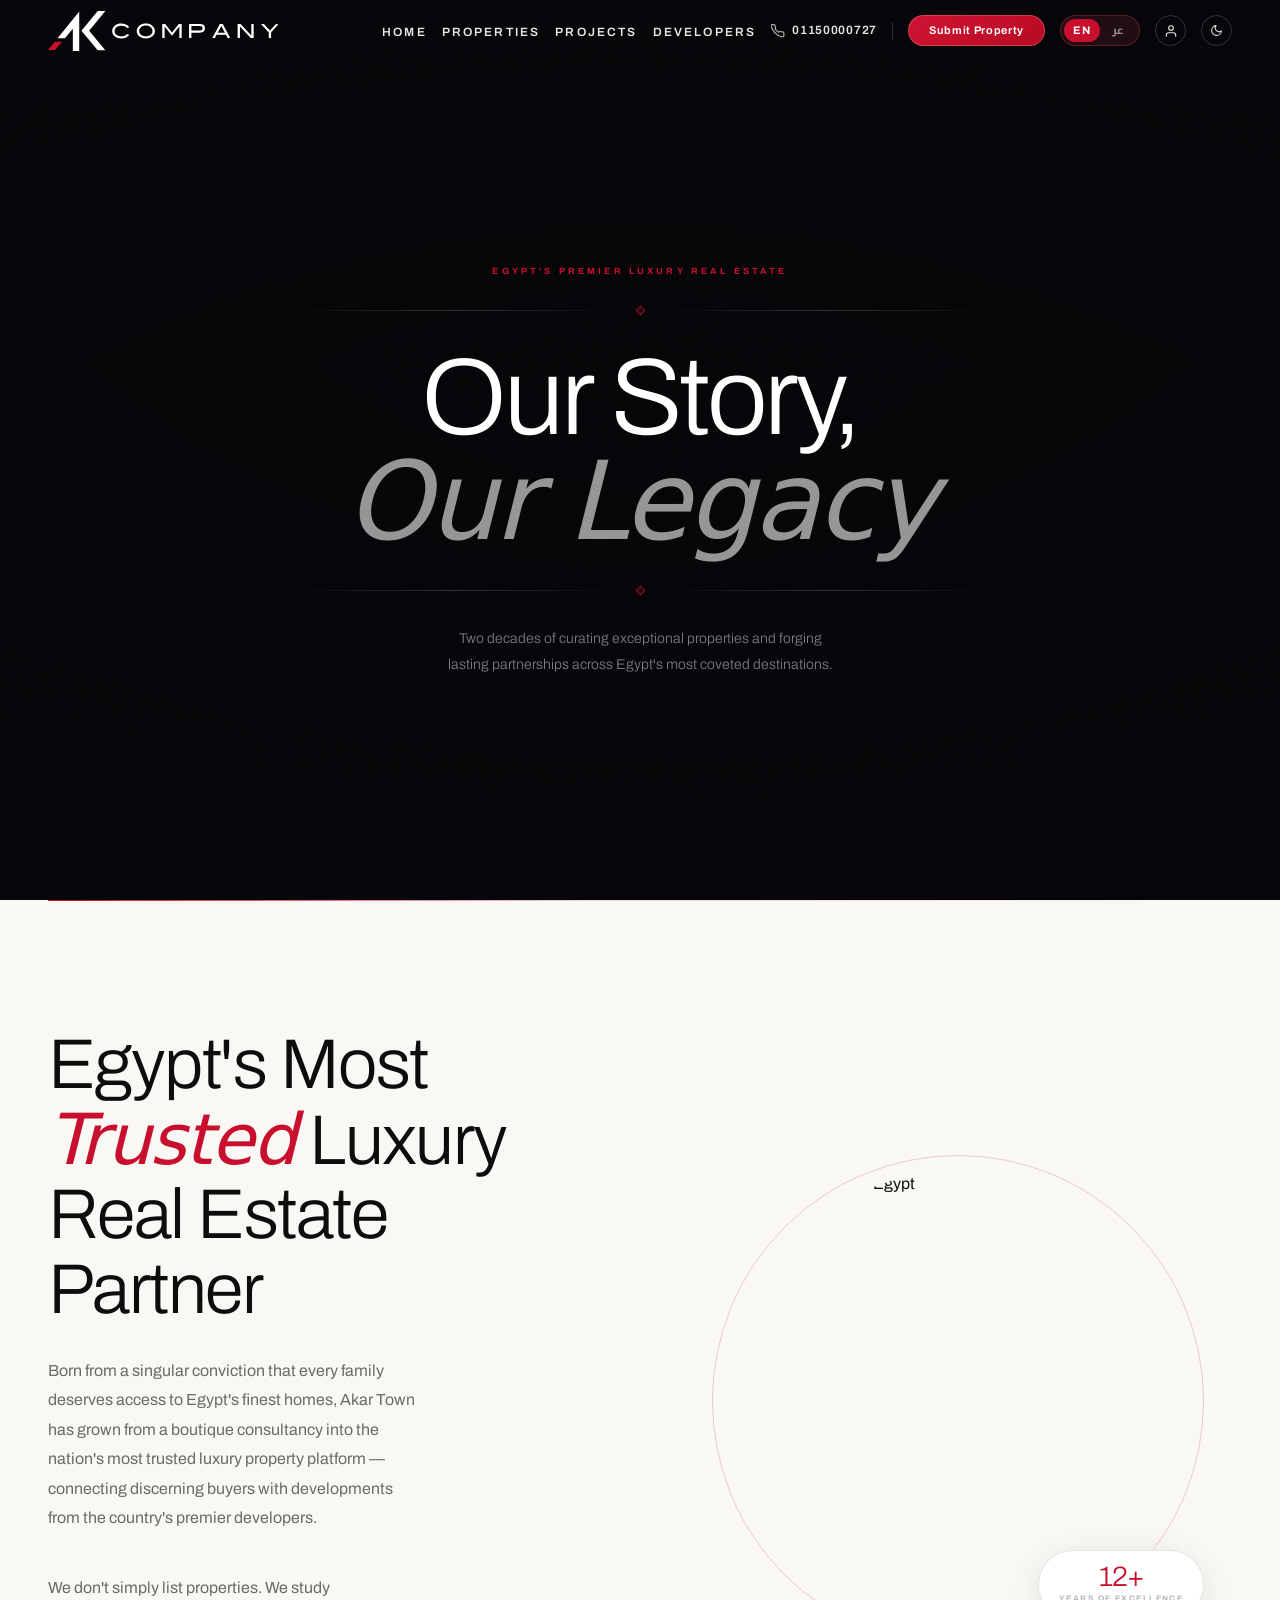
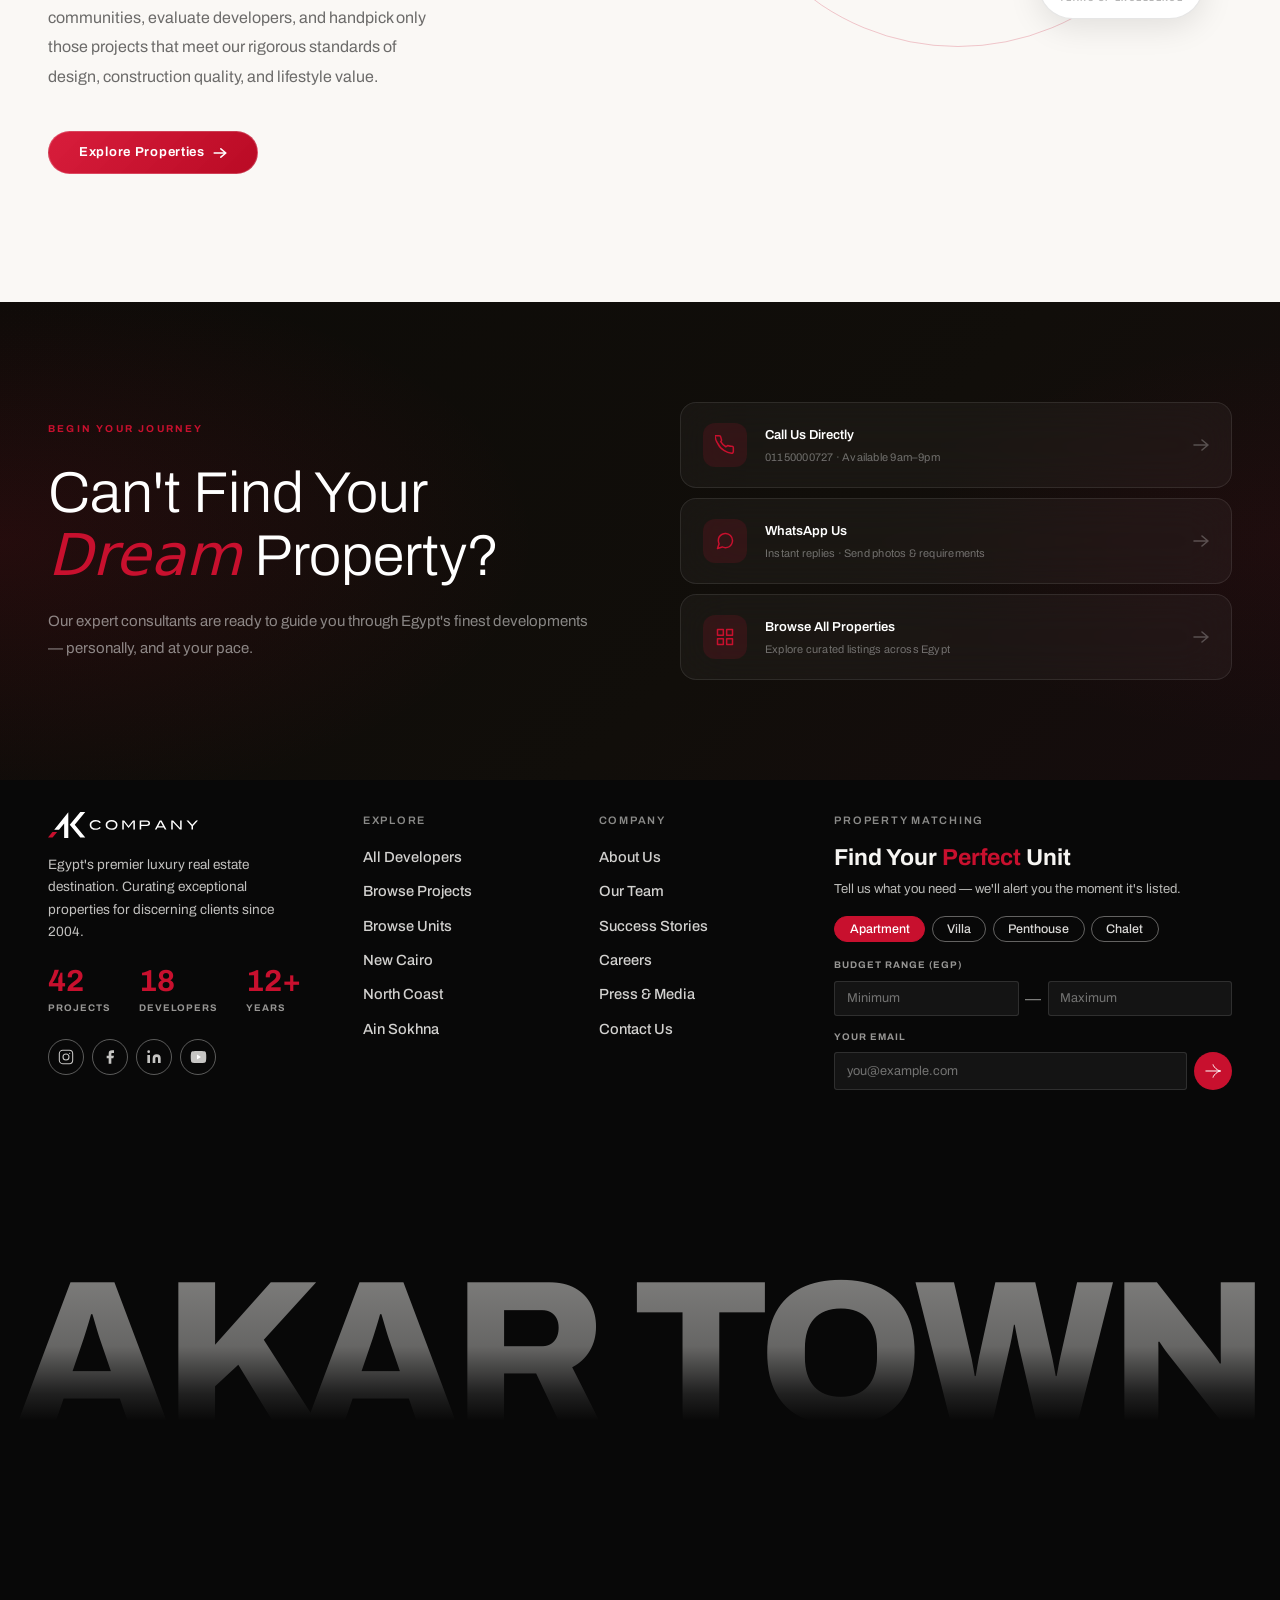
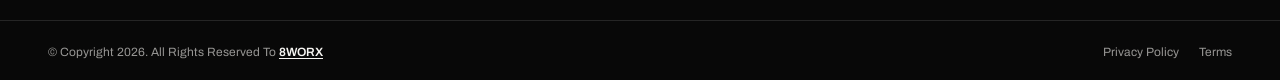
==== commit 567791ae: "change font" ====
--- a/about.html
+++ b/about.html
@@ -29,7 +29,6 @@
         --font-body: "Archivo", system-ui, sans-serif;
         --font-body-ltr: "Archivo", system-ui, sans-serif;
         --font-body-rtl: "Noto Kufi Arabic", system-ui, sans-serif;
-        --font-display: "Cormorant Garamond", Georgia, serif;
         --nav-h: 62px;
         --ease-smooth: cubic-bezier(0.76, 0, 0.24, 1);
         --ease-out: cubic-bezier(0.16, 1, 0.3, 1);
@@ -678,7 +677,7 @@
         background: rgba(200, 16, 46, 0.15);
       }
       .about-hero__title {
-        font-family: var(--font-display);
+        font-family: var(--font-body-ltr);
         font-size: clamp(62px, 8.5vw, 128px);
         font-weight: 300;
         letter-spacing: -0.028em;
@@ -721,14 +720,14 @@
       .about-brief__left { position: relative; }
       .about-brief__ghost {
         position: absolute; top: -24px; left: -12px; z-index: 0;
-        font-family: var(--font-display);
+        font-family: var(--font-body-ltr);
         font-size: clamp(110px,14vw,210px);
         font-weight: 700; letter-spacing: -0.06em; line-height: 1;
         color: transparent; -webkit-text-stroke: 1px var(--ink-10);
         pointer-events: none; user-select: none;
       }
       .about-brief__heading {
-        font-family: var(--font-display);
+        font-family: var(--font-body-ltr);
         font-size: clamp(44px,5.5vw,80px);
         font-weight: 300; letter-spacing: -0.022em; line-height: 1.06;
         color: var(--ink); margin-bottom: 28px; position: relative; z-index: 1;
@@ -803,7 +802,7 @@
         white-space: nowrap;
       }
       .about-brief__badge-num {
-        font-family: var(--font-display);
+        font-family: var(--font-body-ltr);
         font-size: 28px; font-weight: 300; line-height: 1;
         letter-spacing: -0.025em; color: var(--gold);
       }
@@ -871,7 +870,7 @@
         margin-bottom: 24px;
       }
       .cta-banner__title {
-        font-family: var(--font-display);
+        font-family: var(--font-body-ltr);
         font-size: clamp(2.2rem, 4.5vw, 3.8rem);
         font-weight: 300;
         color: #fff;
